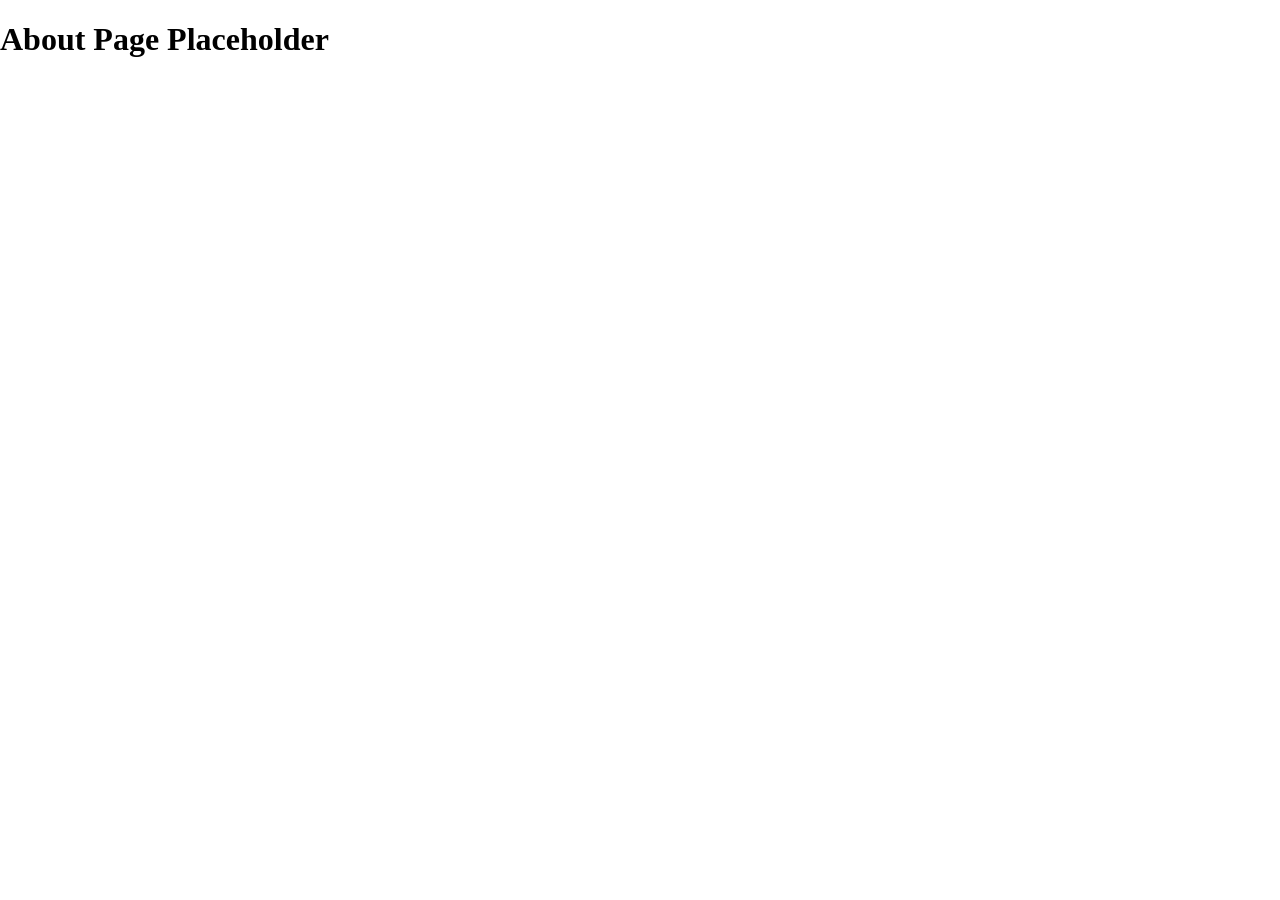
==== about.html @ e641b6b2 "Initial folder structure" ====
<!DOCTYPE html>
<html lang="en">
<head>
    <meta charset="UTF-8">
    <meta name="viewport" content="width=device-width, initial-scale=1.0">
    <title>About - Sundhip Portfolio</title>
    <link rel="stylesheet" href="styles/main.css">
</head>
<body>
    <h1>About Page Placeholder</h1>
</body>
</html>
---- styles/main.css ----
/* CSS Blueprint - Styling will be fully implemented in the next steps */
body {
    margin: 0;
    padding: 0;
}
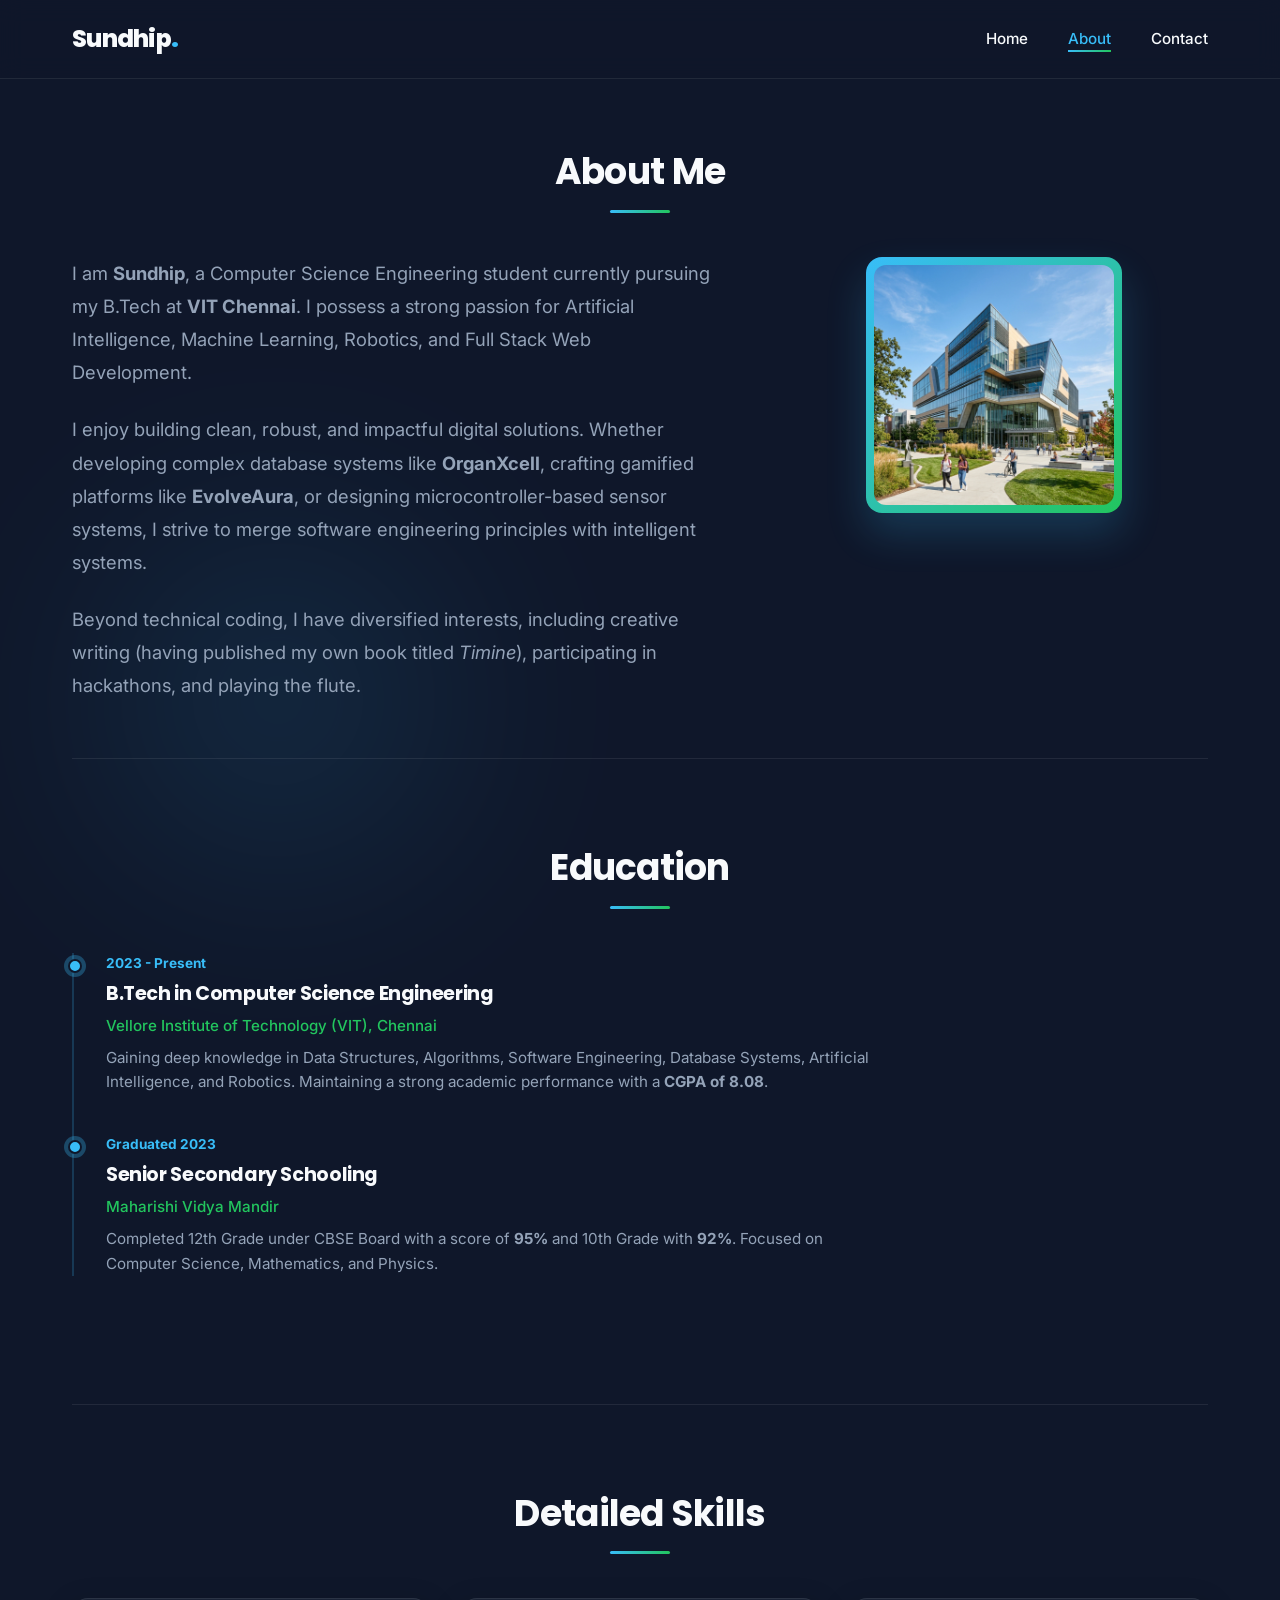
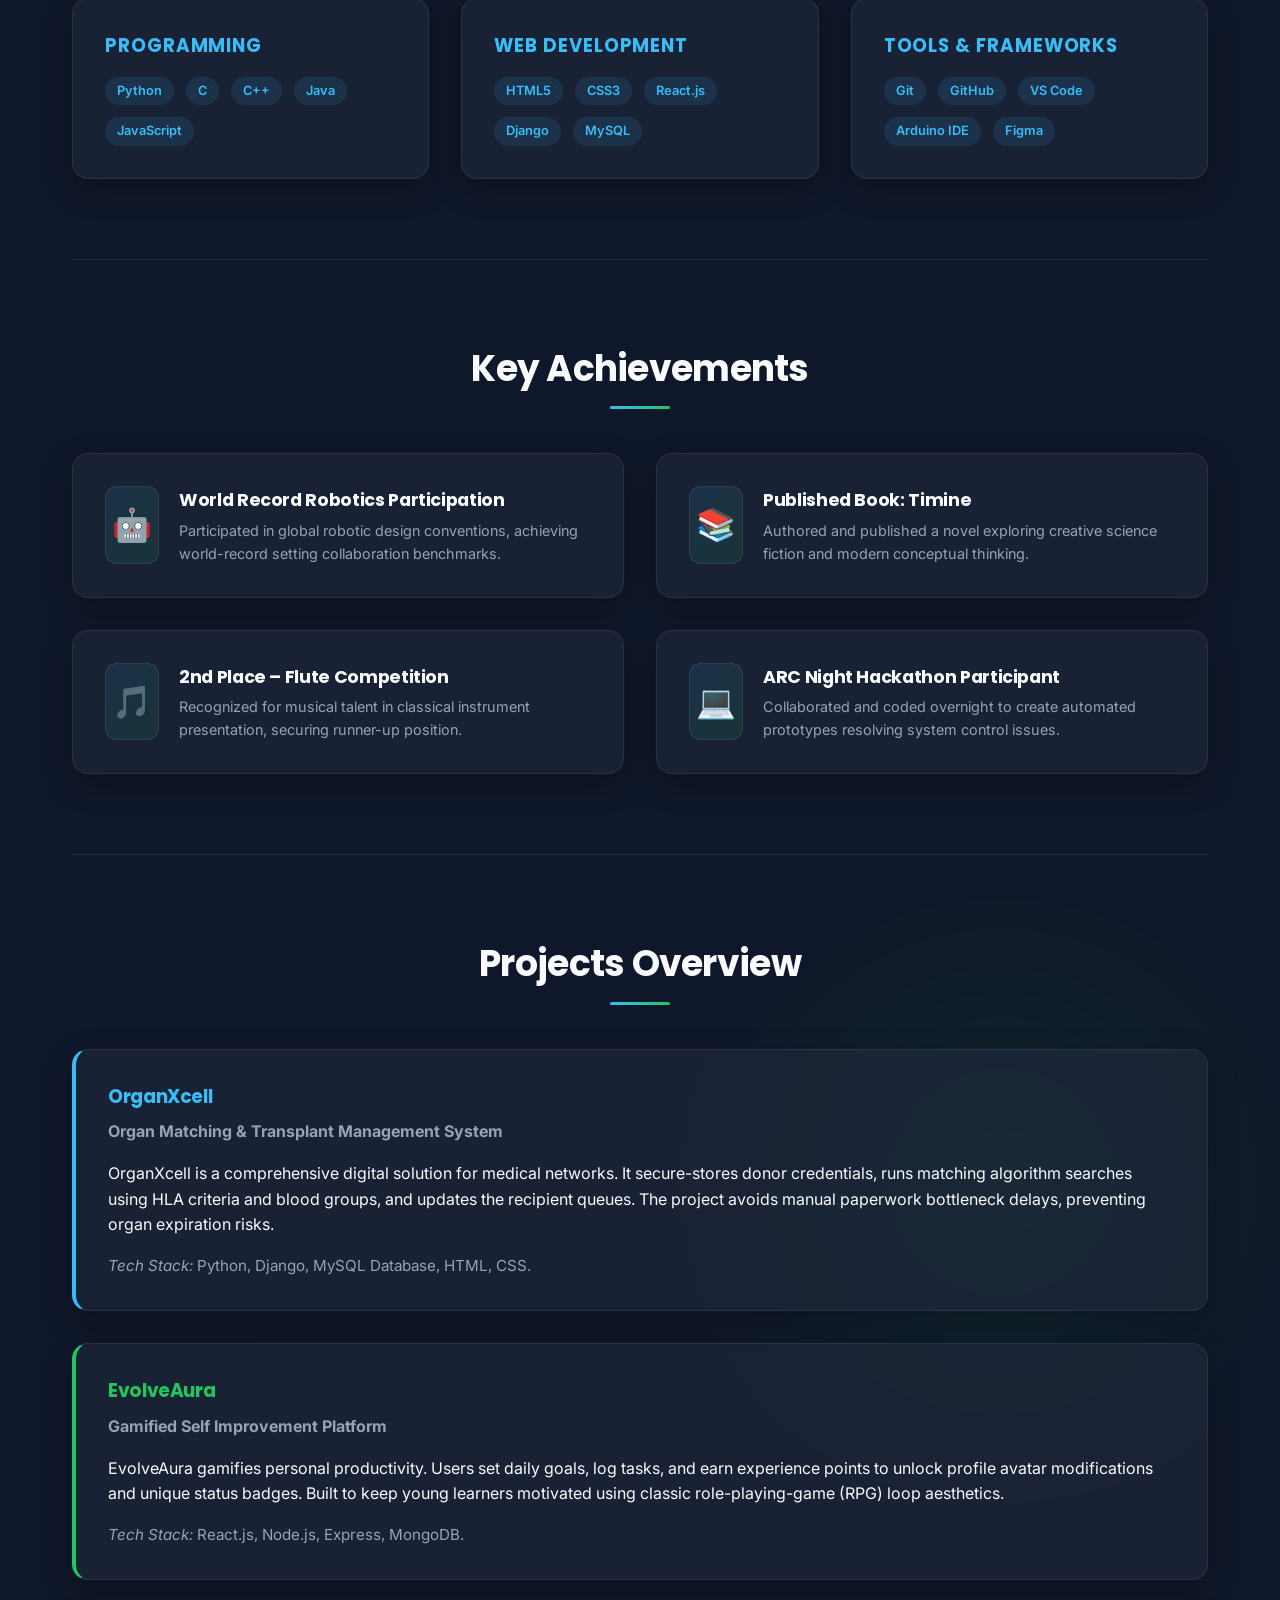
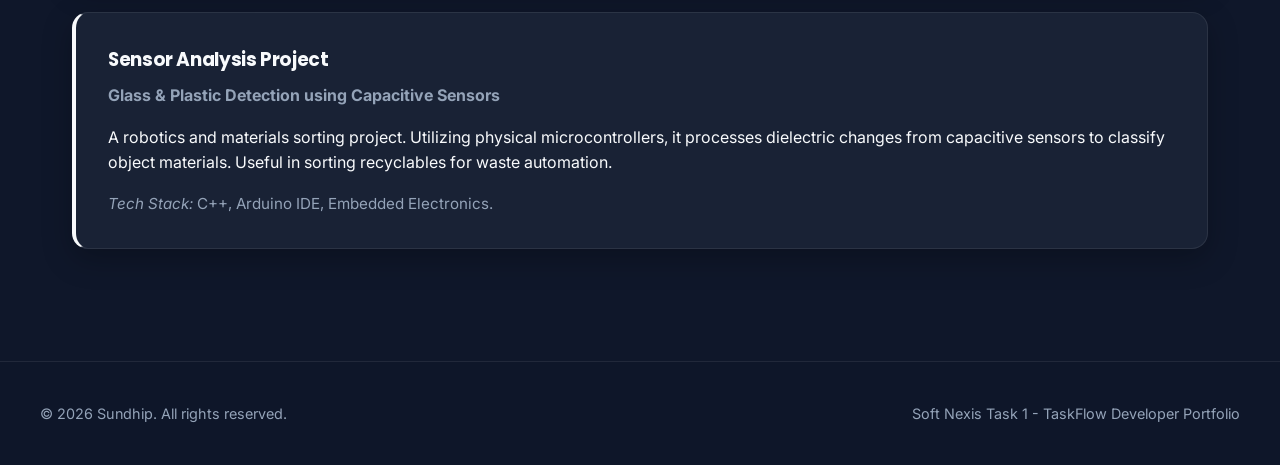
==== commit e217c55c: "Added About Page" ====
--- a/about.html
+++ b/about.html
@@ -3,10 +3,242 @@
 <head>
     <meta charset="UTF-8">
     <meta name="viewport" content="width=device-width, initial-scale=1.0">
-    <title>About - Sundhip Portfolio</title>
+    <title>About Me - Sundhip Portfolio</title>
+    <meta name="description" content="Learn more about Sundhip: B.Tech CSE student at VIT Chennai, robotics enthusiast, author, and developer. Education details, achievements, and comprehensive skills.">
     <link rel="stylesheet" href="styles/main.css">
 </head>
 <body>
-    <h1>About Page Placeholder</h1>
+
+    <!-- Header Navigation -->
+    <header>
+        <nav>
+            <div class="logo">
+                <a href="index.html">Sundhip<span>.</span></a>
+            </div>
+            
+            <!-- Desktop Navigation -->
+            <ul class="nav-links">
+                <li><a href="index.html">Home</a></li>
+                <li><a href="about.html" class="active">About</a></li>
+                <li><a href="contact.html">Contact</a></li>
+            </ul>
+
+            <!-- Hamburger Button for Mobile -->
+            <button class="menu-btn" aria-label="Toggle Navigation Menu">
+                <span></span>
+                <span></span>
+                <span></span>
+            </button>
+        </nav>
+
+        <!-- Mobile Drawer Navigation Menu -->
+        <ul class="nav-links-mobile">
+            <li><a href="index.html">Home</a></li>
+            <li><a href="about.html" class="active">About</a></li>
+            <li><a href="contact.html">Contact</a></li>
+        </ul>
+    </header>
+
+    <!-- Main Content Area -->
+    <main>
+        
+        <!-- About Me Header -->
+        <section class="section-container" style="padding-top: 2rem; padding-bottom: 2rem;">
+            <h2 class="section-title">About Me</h2>
+            <div class="about-grid">
+                <div class="about-intro-text">
+                    <p>
+                        I am <strong>Sundhip</strong>, a Computer Science Engineering student currently pursuing my B.Tech at <strong>VIT Chennai</strong>. I possess a strong passion for Artificial Intelligence, Machine Learning, Robotics, and Full Stack Web Development.
+                    </p>
+                    <p>
+                        I enjoy building clean, robust, and impactful digital solutions. Whether developing complex database systems like <strong>OrganXcell</strong>, crafting gamified platforms like <strong>EvolveAura</strong>, or designing microcontroller-based sensor systems, I strive to merge software engineering principles with intelligent systems.
+                    </p>
+                    <p>
+                        Beyond technical coding, I have diversified interests, including creative writing (having published my own book titled <em>Timine</em>), participating in hackathons, and playing the flute.
+                    </p>
+                </div>
+                <div class="hero-image-wrapper">
+                    <div class="hero-image-container" style="border-radius: 16px;">
+                        <img src="images/vit.jpg" alt="VIT Chennai Campus View" class="hero-image" style="border-radius: 12px; width: 100%; height: 240px; object-fit: cover;">
+                    </div>
+                </div>
+            </div>
+        </section>
+
+        <!-- Education Section -->
+        <section class="section-container" id="education" style="border-top: 1px solid var(--card-border);">
+            <h2 class="section-title">Education</h2>
+            <div class="timeline">
+                
+                <!-- VIT Chennai -->
+                <div class="timeline-item">
+                    <div class="timeline-date">2023 - Present</div>
+                    <h3 class="timeline-title">B.Tech in Computer Science Engineering</h3>
+                    <div class="timeline-institution">Vellore Institute of Technology (VIT), Chennai</div>
+                    <p class="timeline-desc">
+                        Gaining deep knowledge in Data Structures, Algorithms, Software Engineering, Database Systems, Artificial Intelligence, and Robotics. Maintaining a strong academic performance with a <strong>CGPA of 8.08</strong>.
+                    </p>
+                </div>
+
+                <!-- Maharishi Vidya Mandir -->
+                <div class="timeline-item">
+                    <div class="timeline-date">Graduated 2023</div>
+                    <h3 class="timeline-title">Senior Secondary Schooling</h3>
+                    <div class="timeline-institution">Maharishi Vidya Mandir</div>
+                    <p class="timeline-desc">
+                        Completed 12th Grade under CBSE Board with a score of <strong>95%</strong> and 10th Grade with <strong>92%</strong>. Focused on Computer Science, Mathematics, and Physics.
+                    </p>
+                </div>
+
+            </div>
+        </section>
+
+        <!-- Detailed Skills Section -->
+        <section class="section-container" id="skills-section" style="border-top: 1px solid var(--card-border);">
+            <h2 class="section-title">Detailed Skills</h2>
+            <div class="grid-3" style="gap: 2rem;">
+                
+                <!-- Programming Languages -->
+                <div class="card">
+                    <h3 class="skill-category-title">Programming</h3>
+                    <div class="skills-list-detail">
+                        <span class="tag">Python</span>
+                        <span class="tag">C</span>
+                        <span class="tag">C++</span>
+                        <span class="tag">Java</span>
+                        <span class="tag">JavaScript</span>
+                    </div>
+                </div>
+
+                <!-- Web Development -->
+                <div class="card">
+                    <h3 class="skill-category-title">Web Development</h3>
+                    <div class="skills-list-detail">
+                        <span class="tag">HTML5</span>
+                        <span class="tag">CSS3</span>
+                        <span class="tag">React.js</span>
+                        <span class="tag">Django</span>
+                        <span class="tag">MySQL</span>
+                    </div>
+                </div>
+
+                <!-- Tools & Platforms -->
+                <div class="card">
+                    <h3 class="skill-category-title">Tools & Frameworks</h3>
+                    <div class="skills-list-detail">
+                        <span class="tag">Git</span>
+                        <span class="tag">GitHub</span>
+                        <span class="tag">VS Code</span>
+                        <span class="tag">Arduino IDE</span>
+                        <span class="tag">Figma</span>
+                    </div>
+                </div>
+
+            </div>
+        </section>
+
+        <!-- Achievements Section -->
+        <section class="section-container" id="achievements" style="border-top: 1px solid var(--card-border);">
+            <h2 class="section-title">Key Achievements</h2>
+            <div class="achievements-grid">
+                
+                <!-- Achievement 1 -->
+                <div class="card achievement-card">
+                    <div class="achievement-icon">🤖</div>
+                    <div class="achievement-info">
+                        <h4>World Record Robotics Participation</h4>
+                        <p>Participated in global robotic design conventions, achieving world-record setting collaboration benchmarks.</p>
+                    </div>
+                </div>
+
+                <!-- Achievement 2 -->
+                <div class="card achievement-card">
+                    <div class="achievement-icon">📚</div>
+                    <div class="achievement-info">
+                        <h4>Published Book: Timine</h4>
+                        <p>Authored and published a novel exploring creative science fiction and modern conceptual thinking.</p>
+                    </div>
+                </div>
+
+                <!-- Achievement 3 -->
+                <div class="card achievement-card">
+                    <div class="achievement-icon">🎵</div>
+                    <div class="achievement-info">
+                        <h4>2nd Place – Flute Competition</h4>
+                        <p>Recognized for musical talent in classical instrument presentation, securing runner-up position.</p>
+                    </div>
+                </div>
+
+                <!-- Achievement 4 -->
+                <div class="card achievement-card">
+                    <div class="achievement-icon">💻</div>
+                    <div class="achievement-info">
+                        <h4>ARC Night Hackathon Participant</h4>
+                        <p>Collaborated and coded overnight to create automated prototypes resolving system control issues.</p>
+                    </div>
+                </div>
+
+            </div>
+        </section>
+
+        <!-- Projects Detail section (to support Home page link jumps) -->
+        <section class="section-container" id="projects-detail" style="border-top: 1px solid var(--card-border);">
+            <h2 class="section-title">Projects Overview</h2>
+            <div style="display: flex; flex-direction: column; gap: 2rem;">
+                
+                <div class="card" style="border-left: 4px solid var(--primary);">
+                    <h3 style="color: var(--primary); margin-bottom: 0.5rem;">OrganXcell</h3>
+                    <p style="color: var(--text-secondary); margin-bottom: 1rem;">
+                        <strong>Organ Matching & Transplant Management System</strong>
+                    </p>
+                    <p style="margin-bottom: 1rem;">
+                        OrganXcell is a comprehensive digital solution for medical networks. It secure-stores donor credentials, runs matching algorithm searches using HLA criteria and blood groups, and updates the recipient queues. The project avoids manual paperwork bottleneck delays, preventing organ expiration risks.
+                    </p>
+                    <p style="font-size: 0.95rem; color: var(--text-secondary);">
+                        <em>Tech Stack:</em> Python, Django, MySQL Database, HTML, CSS.
+                    </p>
+                </div>
+
+                <div class="card" style="border-left: 4px solid var(--accent);">
+                    <h3 style="color: var(--accent); margin-bottom: 0.5rem;">EvolveAura</h3>
+                    <p style="color: var(--text-secondary); margin-bottom: 1rem;">
+                        <strong>Gamified Self Improvement Platform</strong>
+                    </p>
+                    <p style="margin-bottom: 1rem;">
+                        EvolveAura gamifies personal productivity. Users set daily goals, log tasks, and earn experience points to unlock profile avatar modifications and unique status badges. Built to keep young learners motivated using classic role-playing-game (RPG) loop aesthetics.
+                    </p>
+                    <p style="font-size: 0.95rem; color: var(--text-secondary);">
+                        <em>Tech Stack:</em> React.js, Node.js, Express, MongoDB.
+                    </p>
+                </div>
+
+                <div class="card" style="border-left: 4px solid var(--text-primary);">
+                    <h3 style="margin-bottom: 0.5rem;">Sensor Analysis Project</h3>
+                    <p style="color: var(--text-secondary); margin-bottom: 1rem;">
+                        <strong>Glass & Plastic Detection using Capacitive Sensors</strong>
+                    </p>
+                    <p style="margin-bottom: 1rem;">
+                        A robotics and materials sorting project. Utilizing physical microcontrollers, it processes dielectric changes from capacitive sensors to classify object materials. Useful in sorting recyclables for waste automation.
+                    </p>
+                    <p style="font-size: 0.95rem; color: var(--text-secondary);">
+                        <em>Tech Stack:</em> C++, Arduino IDE, Embedded Electronics.
+                    </p>
+                </div>
+
+            </div>
+        </section>
+
+    </main>
+
+    <!-- Footer -->
+    <footer>
+        <div class="footer-content">
+            <p>&copy; 2026 Sundhip. All rights reserved.</p>
+            <p>Soft Nexis Task 1 - TaskFlow Developer Portfolio</p>
+        </div>
+    </footer>
+
+    <!-- Menu Toggle Script -->
+    <script src="js/menu.js"></script>
 </body>
 </html>
--- a/styles/main.css
+++ b/styles/main.css
@@ -1,5 +1,863 @@
-/* CSS Blueprint - Styling will be fully implemented in the next steps */
-body {
+@import url('https://fonts.googleapis.com/css2?family=Inter:wght@300;400;500;600;700&family=Poppins:wght@300;400;500;600;700;800&display=swap');
+
+/* --- CUSTOM VARIABLES --- */
+:root {
+    --bg-color: #0f172a;          /* Deep Slate Blue */
+    --card-bg: rgba(30, 41, 59, 0.7); /* Translucent Slate Blue */
+    --card-border: rgba(255, 255, 255, 0.08);
+    --primary: #38bdf8;          /* Sky Blue */
+    --primary-glow: rgba(56, 189, 248, 0.3);
+    --accent: #22c55e;           /* Emerald Green */
+    --accent-glow: rgba(34, 197, 94, 0.2);
+    --text-primary: #f8fafc;     /* Bright Off-White */
+    --text-secondary: #94a3b8;   /* Muted Slate Gray */
+    --nav-bg: rgba(15, 23, 42, 0.8);
+    --font-heading: 'Poppins', sans-serif;
+    --font-body: 'Inter', sans-serif;
+    --transition-speed: 0.3s;
+    --border-radius: 16px;
+    --max-width: 1200px;
+}
+
+/* --- BASE & RESET --- */
+* {
     margin: 0;
     padding: 0;
-}
+    box-sizing: border-box;
+    scroll-behavior: smooth;
+}
+
+body {
+    background-color: var(--bg-color);
+    color: var(--text-primary);
+    font-family: var(--font-body);
+    line-height: 1.6;
+    overflow-x: hidden;
+    position: relative;
+}
+
+/* Background Glowing Blobs for Premium Aesthetic */
+body::before, body::after {
+    content: '';
+    position: absolute;
+    width: 300px;
+    height: 300px;
+    border-radius: 50%;
+    filter: blur(120px);
+    z-index: -1;
+    opacity: 0.15;
+    pointer-events: none;
+}
+body::before {
+    top: 15%;
+    left: 10%;
+    background-color: var(--primary);
+}
+body::after {
+    bottom: 20%;
+    right: 10%;
+    background-color: var(--accent);
+}
+
+a {
+    color: inherit;
+    text-decoration: none;
+    transition: color var(--transition-speed);
+}
+
+img {
+    max-width: 100%;
+    height: auto;
+    display: block;
+}
+
+/* --- TYPOGRAPHY --- */
+h1, h2, h3, h4, h5, h6 {
+    font-family: var(--font-heading);
+    font-weight: 700;
+    letter-spacing: -0.02em;
+    margin-bottom: 0.5rem;
+}
+
+.gradient-text {
+    background: linear-gradient(135deg, var(--primary) 0%, var(--accent) 100%);
+    -webkit-background-clip: text;
+    -webkit-text-fill-color: transparent;
+}
+
+/* --- HEADER & NAVIGATION --- */
+header {
+    position: sticky;
+    top: 0;
+    z-index: 1000;
+    background-color: var(--nav-bg);
+    backdrop-filter: blur(12px);
+    -webkit-backdrop-filter: blur(12px);
+    border-bottom: 1px solid var(--card-border);
+    transition: all var(--transition-speed);
+}
+
+nav {
+    display: flex;
+    justify-content: space-between;
+    align-items: center;
+    max-width: var(--max-width);
+    margin: 0 auto;
+    padding: 1.25rem 2rem;
+}
+
+.logo {
+    font-family: var(--font-heading);
+    font-size: 1.5rem;
+    font-weight: 800;
+    letter-spacing: -0.03em;
+    display: flex;
+    align-items: center;
+    gap: 0.5rem;
+}
+
+.logo span {
+    color: var(--primary);
+}
+
+.nav-links {
+    display: flex;
+    list-style: none;
+    gap: 2.5rem;
+}
+
+.nav-links a {
+    font-weight: 500;
+    font-size: 0.95rem;
+    position: relative;
+    padding: 0.25rem 0;
+}
+
+.nav-links a::after {
+    content: '';
+    position: absolute;
+    width: 0;
+    height: 2px;
+    bottom: 0;
+    left: 0;
+    background-color: var(--primary);
+    transition: width var(--transition-speed);
+}
+
+.nav-links a:hover {
+    color: var(--primary);
+}
+
+.nav-links a:hover::after {
+    width: 100%;
+}
+
+.nav-links a.active {
+    color: var(--primary);
+}
+
+.nav-links a.active::after {
+    width: 100%;
+    background: linear-gradient(90deg, var(--primary), var(--accent));
+}
+
+/* Hamburger Menu Icon */
+.menu-btn {
+    display: none;
+    flex-direction: column;
+    justify-content: space-between;
+    width: 30px;
+    height: 20px;
+    background: transparent;
+    border: none;
+    cursor: pointer;
+    z-index: 1100;
+}
+
+.menu-btn span {
+    width: 100%;
+    height: 2px;
+    background-color: var(--text-primary);
+    transition: all var(--transition-speed);
+}
+
+/* Mobile Nav Styles */
+.nav-links-mobile {
+    display: none;
+}
+
+/* --- MAIN CONTAINER --- */
+main {
+    max-width: var(--max-width);
+    margin: 0 auto;
+    padding: 2rem;
+    min-height: calc(100vh - 160px);
+}
+
+/* --- HERO SECTION --- */
+.hero {
+    display: flex;
+    align-items: center;
+    justify-content: space-between;
+    gap: 4rem;
+    padding: 4rem 0;
+    min-height: 80vh;
+}
+
+.hero-content {
+    flex: 1;
+}
+
+.hero-tagline {
+    font-size: 1.1rem;
+    font-weight: 600;
+    color: var(--primary);
+    text-transform: uppercase;
+    letter-spacing: 0.1em;
+    margin-bottom: 1rem;
+}
+
+.hero h1 {
+    font-size: 3.5rem;
+    line-height: 1.15;
+    margin-bottom: 1.5rem;
+}
+
+.hero-description {
+    font-size: 1.15rem;
+    color: var(--text-secondary);
+    margin-bottom: 2.5rem;
+    max-width: 540px;
+}
+
+.hero-buttons {
+    display: flex;
+    gap: 1.25rem;
+}
+
+.hero-image-wrapper {
+    flex: 1;
+    display: flex;
+    justify-content: center;
+    align-items: center;
+}
+
+.hero-image-container {
+    position: relative;
+    border-radius: 50%;
+    padding: 8px;
+    background: linear-gradient(135deg, var(--primary) 0%, var(--accent) 100%);
+    box-shadow: 0 20px 40px rgba(56, 189, 248, 0.2);
+}
+
+.hero-image {
+    width: 320px;
+    height: 320px;
+    border-radius: 50%;
+    object-fit: cover;
+    background-color: var(--card-bg);
+}
+
+/* --- BUTTONS --- */
+.btn {
+    display: inline-flex;
+    align-items: center;
+    justify-content: center;
+    padding: 0.8rem 2rem;
+    font-family: var(--font-heading);
+    font-weight: 600;
+    font-size: 0.95rem;
+    border-radius: 30px;
+    transition: all var(--transition-speed);
+    cursor: pointer;
+    border: none;
+    gap: 0.5rem;
+}
+
+.btn-primary {
+    background: linear-gradient(135deg, var(--primary) 0%, #0284c7 100%);
+    color: #0f172a;
+    box-shadow: 0 4px 14px var(--primary-glow);
+}
+
+.btn-primary:hover {
+    transform: translateY(-3px);
+    box-shadow: 0 6px 20px rgba(56, 189, 248, 0.5);
+}
+
+.btn-secondary {
+    background-color: transparent;
+    color: var(--text-primary);
+    border: 1px solid var(--text-secondary);
+}
+
+.btn-secondary:hover {
+    transform: translateY(-3px);
+    background-color: rgba(255, 255, 255, 0.05);
+    border-color: var(--text-primary);
+}
+
+/* --- CARDS & GRID LAYOUT --- */
+.section-title {
+    text-align: center;
+    font-size: 2.25rem;
+    margin-bottom: 3.5rem;
+    position: relative;
+}
+
+.section-title::after {
+    content: '';
+    position: absolute;
+    width: 60px;
+    height: 3px;
+    background: linear-gradient(90deg, var(--primary), var(--accent));
+    bottom: -12px;
+    left: 50%;
+    transform: translateX(-50%);
+    border-radius: 2px;
+}
+
+.section-container {
+    padding: 5rem 0;
+}
+
+.grid-3 {
+    display: grid;
+    grid-template-columns: repeat(auto-fit, minmax(320px, 1fr));
+    gap: 2.5rem;
+}
+
+.card {
+    background-color: var(--card-bg);
+    border: 1px solid var(--card-border);
+    border-radius: var(--border-radius);
+    padding: 2rem;
+    box-shadow: 0 10px 30px rgba(0, 0, 0, 0.25);
+    transition: all var(--transition-speed);
+    position: relative;
+    overflow: hidden;
+}
+
+.card::before {
+    content: '';
+    position: absolute;
+    top: 0;
+    left: 0;
+    width: 100%;
+    height: 3px;
+    background: linear-gradient(90deg, var(--primary), var(--accent));
+    transform: scaleX(0);
+    transform-origin: left;
+    transition: transform var(--transition-speed);
+}
+
+.card:hover {
+    transform: translateY(-8px);
+    border-color: rgba(56, 189, 248, 0.3);
+    box-shadow: 0 15px 35px rgba(56, 189, 248, 0.1);
+}
+
+.card:hover::before {
+    transform: scaleX(1);
+}
+
+/* Project Card Specifics */
+.project-card {
+    padding: 0;
+    display: flex;
+    flex-direction: column;
+    height: 100%;
+}
+
+.project-img-wrapper {
+    width: 100%;
+    height: 200px;
+    overflow: hidden;
+    position: relative;
+    background-color: rgba(15, 23, 42, 0.5);
+    border-bottom: 1px solid var(--card-border);
+}
+
+.project-img {
+    width: 100%;
+    height: 100%;
+    object-fit: cover;
+    transition: transform 0.5s ease;
+}
+
+.project-card:hover .project-img {
+    transform: scale(1.08);
+}
+
+.project-info {
+    padding: 1.75rem;
+    display: flex;
+    flex-direction: column;
+    flex-grow: 1;
+}
+
+.project-title {
+    font-size: 1.35rem;
+    margin-bottom: 0.75rem;
+}
+
+.project-description {
+    color: var(--text-secondary);
+    font-size: 0.95rem;
+    margin-bottom: 1.5rem;
+    flex-grow: 1;
+}
+
+.project-tags {
+    display: flex;
+    flex-wrap: wrap;
+    gap: 0.5rem;
+    margin-bottom: 1.5rem;
+}
+
+.tag {
+    font-size: 0.8rem;
+    font-weight: 600;
+    padding: 0.25rem 0.75rem;
+    border-radius: 20px;
+    background-color: rgba(56, 189, 248, 0.1);
+    color: var(--primary);
+}
+
+.project-link {
+    display: inline-flex;
+    align-items: center;
+    gap: 0.5rem;
+    font-weight: 600;
+    color: var(--primary);
+    margin-top: auto;
+}
+
+.project-link:hover {
+    color: var(--accent);
+}
+
+/* --- SKILLS SECTION --- */
+.skills-preview-list {
+    display: flex;
+    flex-wrap: wrap;
+    justify-content: center;
+    gap: 1rem;
+    max-width: 800px;
+    margin: 0 auto;
+}
+
+.skill-badge {
+    background-color: var(--card-bg);
+    border: 1px solid var(--card-border);
+    padding: 0.6rem 1.25rem;
+    border-radius: 30px;
+    font-weight: 500;
+    font-size: 0.95rem;
+    display: flex;
+    align-items: center;
+    gap: 0.5rem;
+    transition: all var(--transition-speed);
+}
+
+.skill-badge:hover {
+    border-color: var(--primary);
+    transform: translateY(-3px);
+    box-shadow: 0 4px 12px var(--primary-glow);
+    color: var(--primary);
+}
+
+/* --- ABOUT ME & EDUCATION (Timeline) --- */
+.about-grid {
+    display: grid;
+    grid-template-columns: 3fr 2fr;
+    gap: 4rem;
+    align-items: flex-start;
+}
+
+.about-intro-text {
+    font-size: 1.15rem;
+    color: var(--text-secondary);
+    line-height: 1.8;
+}
+
+.about-intro-text p {
+    margin-bottom: 1.5rem;
+}
+
+/* Skills categories card stack */
+.skills-container {
+    display: flex;
+    flex-direction: column;
+    gap: 2rem;
+}
+
+.skill-category-title {
+    color: var(--primary);
+    font-size: 1.15rem;
+    margin-bottom: 1rem;
+    text-transform: uppercase;
+    letter-spacing: 0.05em;
+}
+
+.skills-list-detail {
+    display: flex;
+    flex-wrap: wrap;
+    gap: 0.75rem;
+}
+
+/* Timeline */
+.timeline {
+    position: relative;
+    max-width: 800px;
+    margin: 3rem 0;
+    padding-left: 2rem;
+    border-left: 2px solid rgba(56, 189, 248, 0.2);
+}
+
+.timeline-item {
+    position: relative;
+    margin-bottom: 2.5rem;
+}
+
+.timeline-item::before {
+    content: '';
+    position: absolute;
+    left: calc(-2rem - 6px);
+    top: 6px;
+    width: 10px;
+    height: 10px;
+    border-radius: 50%;
+    background-color: var(--primary);
+    border: 2px solid var(--bg-color);
+    box-shadow: 0 0 0 4px var(--primary-glow);
+}
+
+.timeline-date {
+    font-size: 0.85rem;
+    font-weight: 700;
+    color: var(--primary);
+    margin-bottom: 0.25rem;
+}
+
+.timeline-title {
+    font-size: 1.2rem;
+    margin-bottom: 0.25rem;
+}
+
+.timeline-institution {
+    font-size: 0.95rem;
+    font-weight: 500;
+    color: var(--accent);
+    margin-bottom: 0.5rem;
+}
+
+.timeline-desc {
+    color: var(--text-secondary);
+    font-size: 0.95rem;
+}
+
+/* Achievements List */
+.achievements-grid {
+    display: grid;
+    grid-template-columns: 1fr 1fr;
+    gap: 2rem;
+    margin-top: 2rem;
+}
+
+.achievement-card {
+    display: flex;
+    gap: 1.25rem;
+    align-items: flex-start;
+}
+
+.achievement-icon {
+    font-size: 2rem;
+    background: linear-gradient(135deg, rgba(56,189,248,0.1) 0%, rgba(34,197,94,0.1) 100%);
+    padding: 0.75rem;
+    border-radius: 12px;
+    border: 1px solid var(--card-border);
+    display: flex;
+    align-items: center;
+    justify-content: center;
+    color: var(--primary);
+    min-width: 54px;
+}
+
+.achievement-info h4 {
+    font-size: 1.1rem;
+    margin-bottom: 0.25rem;
+}
+
+.achievement-info p {
+    color: var(--text-secondary);
+    font-size: 0.9rem;
+}
+
+/* --- CONTACT PAGE --- */
+.contact-grid {
+    display: grid;
+    grid-template-columns: 5fr 4fr;
+    gap: 4rem;
+    align-items: flex-start;
+}
+
+.contact-form-card {
+    background-color: var(--card-bg);
+    border: 1px solid var(--card-border);
+    border-radius: var(--border-radius);
+    padding: 2.5rem;
+    box-shadow: 0 10px 30px rgba(0, 0, 0, 0.25);
+}
+
+.form-group {
+    margin-bottom: 1.5rem;
+}
+
+.form-group label {
+    display: block;
+    font-size: 0.9rem;
+    font-weight: 600;
+    color: var(--text-primary);
+    margin-bottom: 0.5rem;
+}
+
+.form-control {
+    width: 100%;
+    background-color: rgba(15, 23, 42, 0.6);
+    border: 1px solid var(--card-border);
+    border-radius: 8px;
+    padding: 0.85rem 1rem;
+    color: var(--text-primary);
+    font-family: var(--font-body);
+    font-size: 0.95rem;
+    transition: all var(--transition-speed);
+}
+
+.form-control:focus {
+    outline: none;
+    border-color: var(--primary);
+    box-shadow: 0 0 0 3px var(--primary-glow);
+}
+
+textarea.form-control {
+    resize: vertical;
+    min-height: 140px;
+}
+
+.contact-info-panel {
+    display: flex;
+    flex-direction: column;
+    gap: 2.5rem;
+}
+
+.contact-info-item {
+    display: flex;
+    gap: 1.25rem;
+    align-items: center;
+}
+
+.contact-info-icon {
+    font-size: 1.5rem;
+    color: var(--primary);
+    background-color: rgba(56, 189, 248, 0.1);
+    width: 50px;
+    height: 50px;
+    border-radius: 50%;
+    display: flex;
+    align-items: center;
+    justify-content: center;
+}
+
+.contact-info-text h4 {
+    font-size: 1rem;
+    color: var(--text-secondary);
+    margin-bottom: 0.1rem;
+}
+
+.contact-info-text p {
+    font-size: 1.1rem;
+    font-weight: 600;
+}
+
+.social-links {
+    margin-top: 1rem;
+}
+
+.social-list {
+    display: flex;
+    list-style: none;
+    gap: 1rem;
+    margin-top: 0.75rem;
+}
+
+.social-item a {
+    display: flex;
+    align-items: center;
+    justify-content: center;
+    width: 44px;
+    height: 44px;
+    border-radius: 50%;
+    background-color: var(--card-bg);
+    border: 1px solid var(--card-border);
+    font-size: 1.2rem;
+    transition: all var(--transition-speed);
+}
+
+.social-item a:hover {
+    background-color: var(--primary);
+    color: #0f172a;
+    transform: translateY(-4px);
+    box-shadow: 0 5px 15px var(--primary-glow);
+}
+
+/* Custom Alert Banner */
+.custom-alert {
+    position: fixed;
+    bottom: 2rem;
+    right: 2rem;
+    background-color: var(--card-bg);
+    border-left: 4px solid var(--accent);
+    border-radius: 8px;
+    padding: 1rem 1.5rem;
+    box-shadow: 0 10px 30px rgba(0,0,0,0.3);
+    z-index: 2000;
+    transform: translateY(150%);
+    transition: transform var(--transition-speed) cubic-bezier(0.175, 0.885, 0.32, 1.275);
+    display: flex;
+    align-items: center;
+    gap: 0.75rem;
+}
+
+.custom-alert.show {
+    transform: translateY(0);
+}
+
+/* --- FOOTER --- */
+footer {
+    border-top: 1px solid var(--card-border);
+    background-color: rgba(15, 23, 42, 0.9);
+    padding: 2.5rem 2rem;
+    text-align: center;
+    color: var(--text-secondary);
+    font-size: 0.9rem;
+}
+
+footer .footer-content {
+    max-width: var(--max-width);
+    margin: 0 auto;
+    display: flex;
+    justify-content: space-between;
+    align-items: center;
+}
+
+/* --- RESPONSIVE DESIGN --- */
+
+/* Tablet & Smaller Screens */
+@media (max-width: 1024px) {
+    .hero {
+        flex-direction: column-reverse;
+        text-align: center;
+        gap: 3rem;
+        padding: 2rem 0;
+    }
+    
+    .hero-description {
+        margin-left: auto;
+        margin-right: auto;
+    }
+    
+    .hero-buttons {
+        justify-content: center;
+    }
+    
+    .about-grid, .contact-grid {
+        grid-template-columns: 1fr;
+        gap: 3rem;
+    }
+}
+
+/* Mobile Devices */
+@media (max-width: 768px) {
+    nav {
+        padding: 1rem 1.5rem;
+    }
+    
+    .nav-links {
+        display: none; /* Hide desktop nav links */
+    }
+    
+    .menu-btn {
+        display: flex; /* Show hamburger button */
+    }
+    
+    /* Mobile Drawer */
+    .nav-links-mobile {
+        display: flex;
+        flex-direction: column;
+        justify-content: center;
+        align-items: center;
+        list-style: none;
+        position: fixed;
+        top: 0;
+        right: -100%;
+        width: 80%;
+        max-width: 320px;
+        height: 100vh;
+        background-color: #0b1120;
+        border-left: 1px solid var(--card-border);
+        box-shadow: -10px 0 30px rgba(0, 0, 0, 0.5);
+        padding: 3rem 2rem;
+        gap: 2rem;
+        z-index: 1050;
+        transition: right 0.4s ease;
+    }
+    
+    .nav-links-mobile.active {
+        right: 0;
+    }
+    
+    .nav-links-mobile a {
+        font-size: 1.25rem;
+        font-weight: 600;
+        width: 100%;
+        text-align: center;
+        padding: 0.5rem;
+    }
+    
+    .hero h1 {
+        font-size: 2.5rem;
+    }
+    
+    .hero-image {
+        width: 260px;
+        height: 260px;
+    }
+    
+    .achievements-grid {
+        grid-template-columns: 1fr;
+        gap: 1.5rem;
+    }
+    
+    .contact-form-card {
+        padding: 1.5rem;
+    }
+    
+    footer .footer-content {
+        flex-direction: column;
+        gap: 1rem;
+    }
+}
+
+/* Hamburger transition when active */
+.menu-btn.active span:nth-child(1) {
+    transform: rotate(45deg) translate(5px, 5px);
+}
+
+.menu-btn.active span:nth-child(2) {
+    opacity: 0;
+}
+
+.menu-btn.active span:nth-child(3) {
+    transform: rotate(-45deg) translate(7px, -7px);
+}
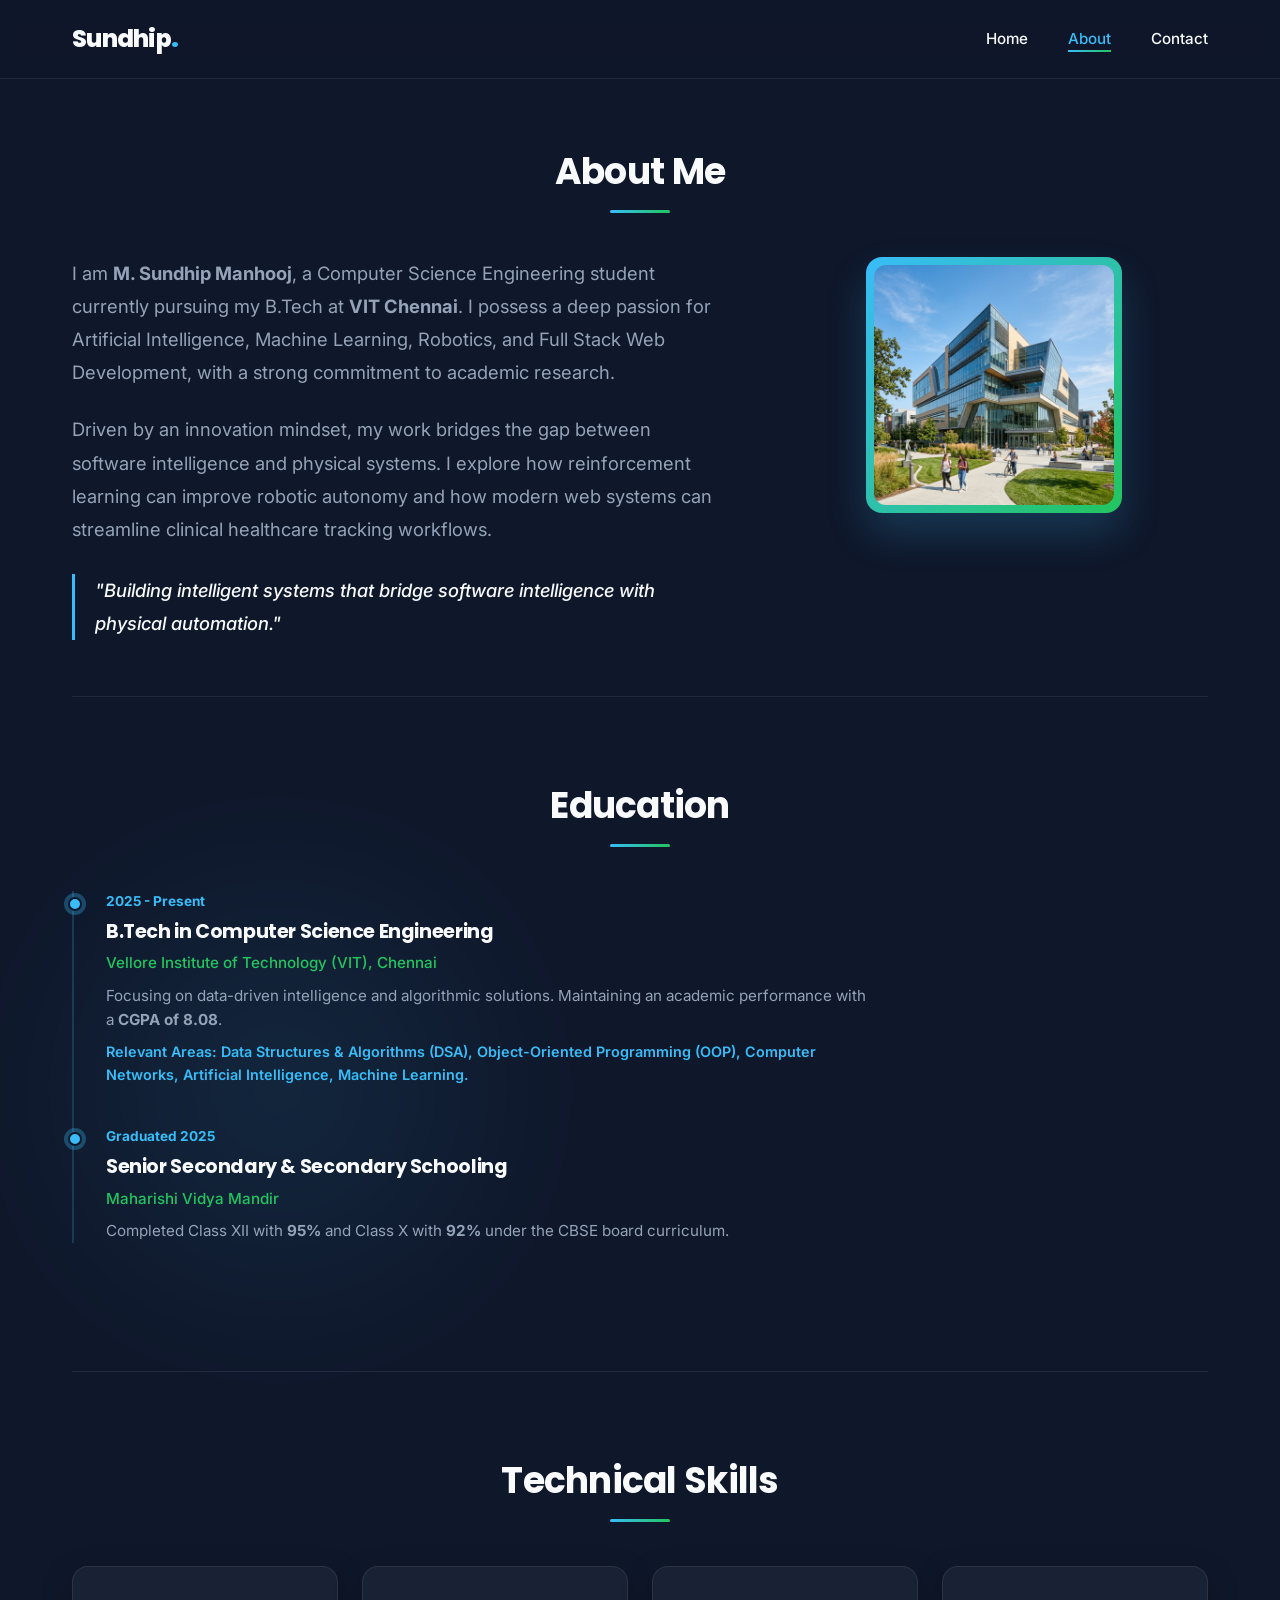
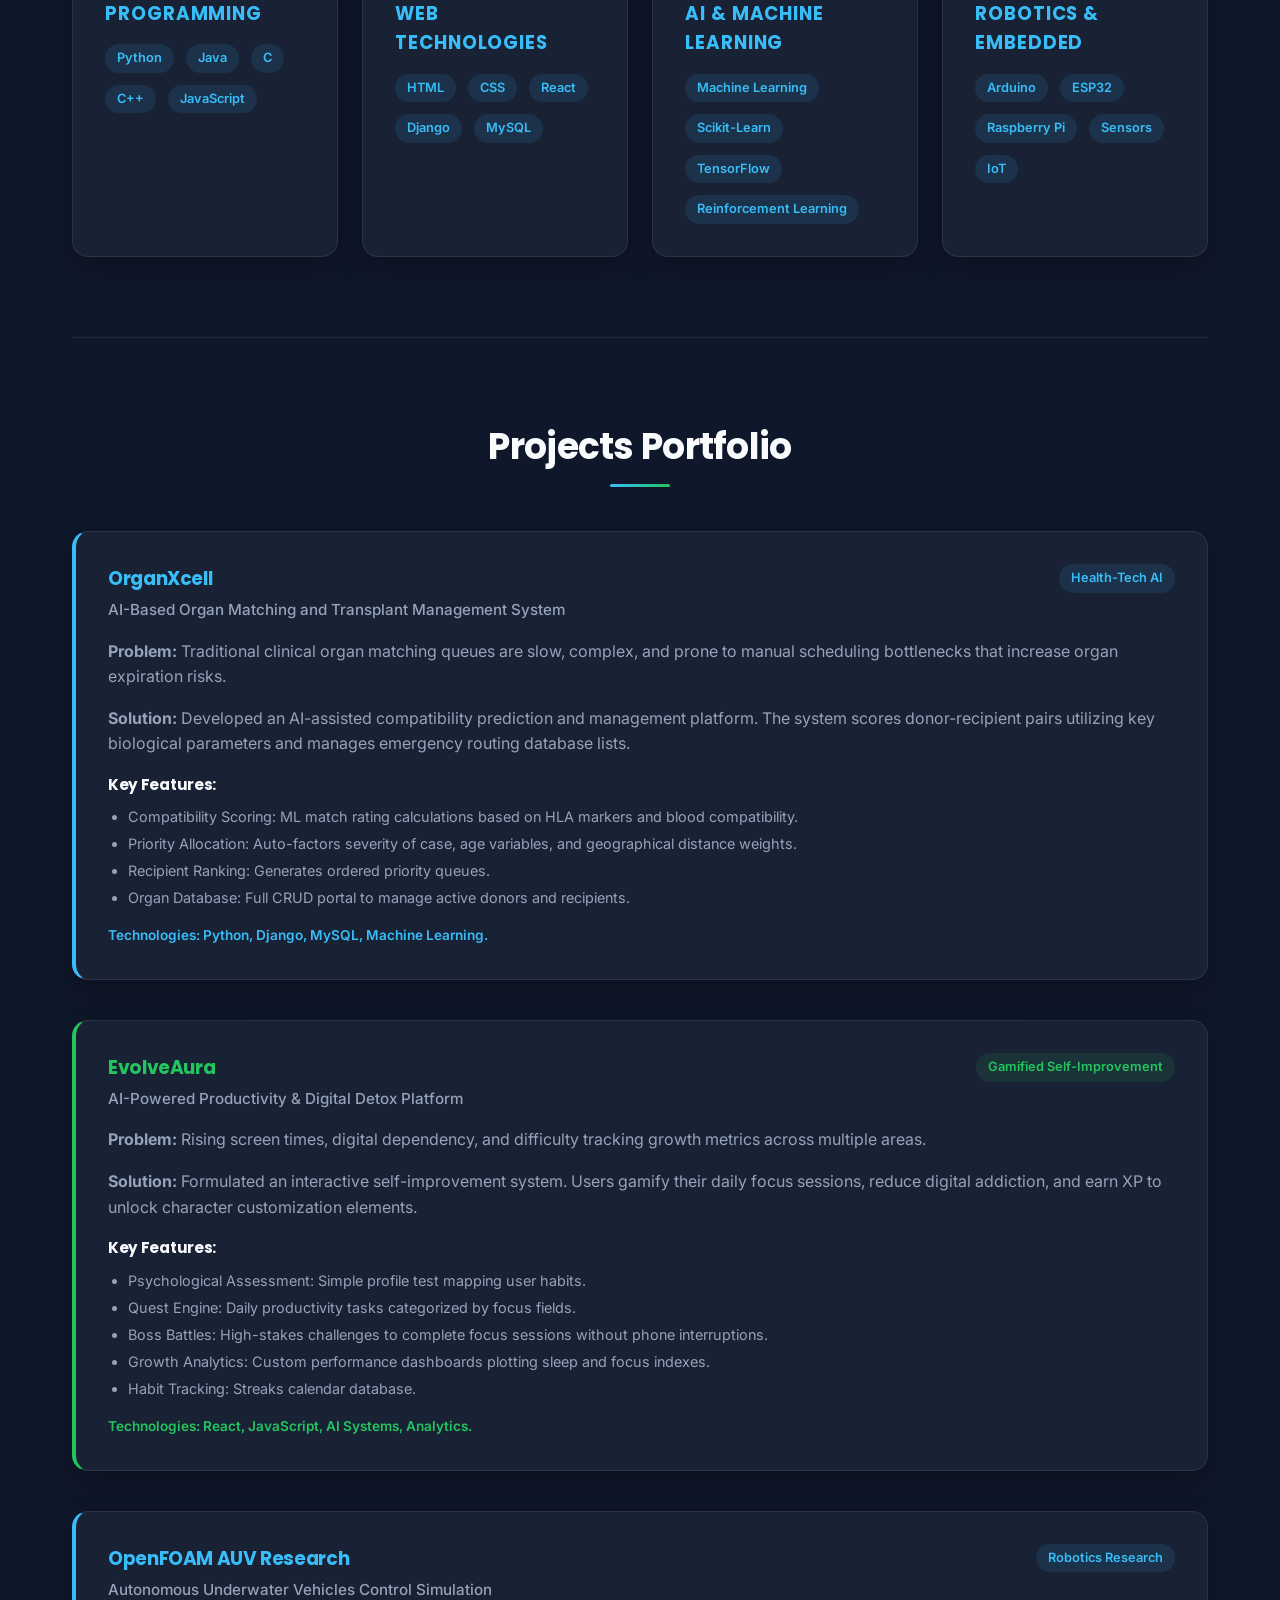
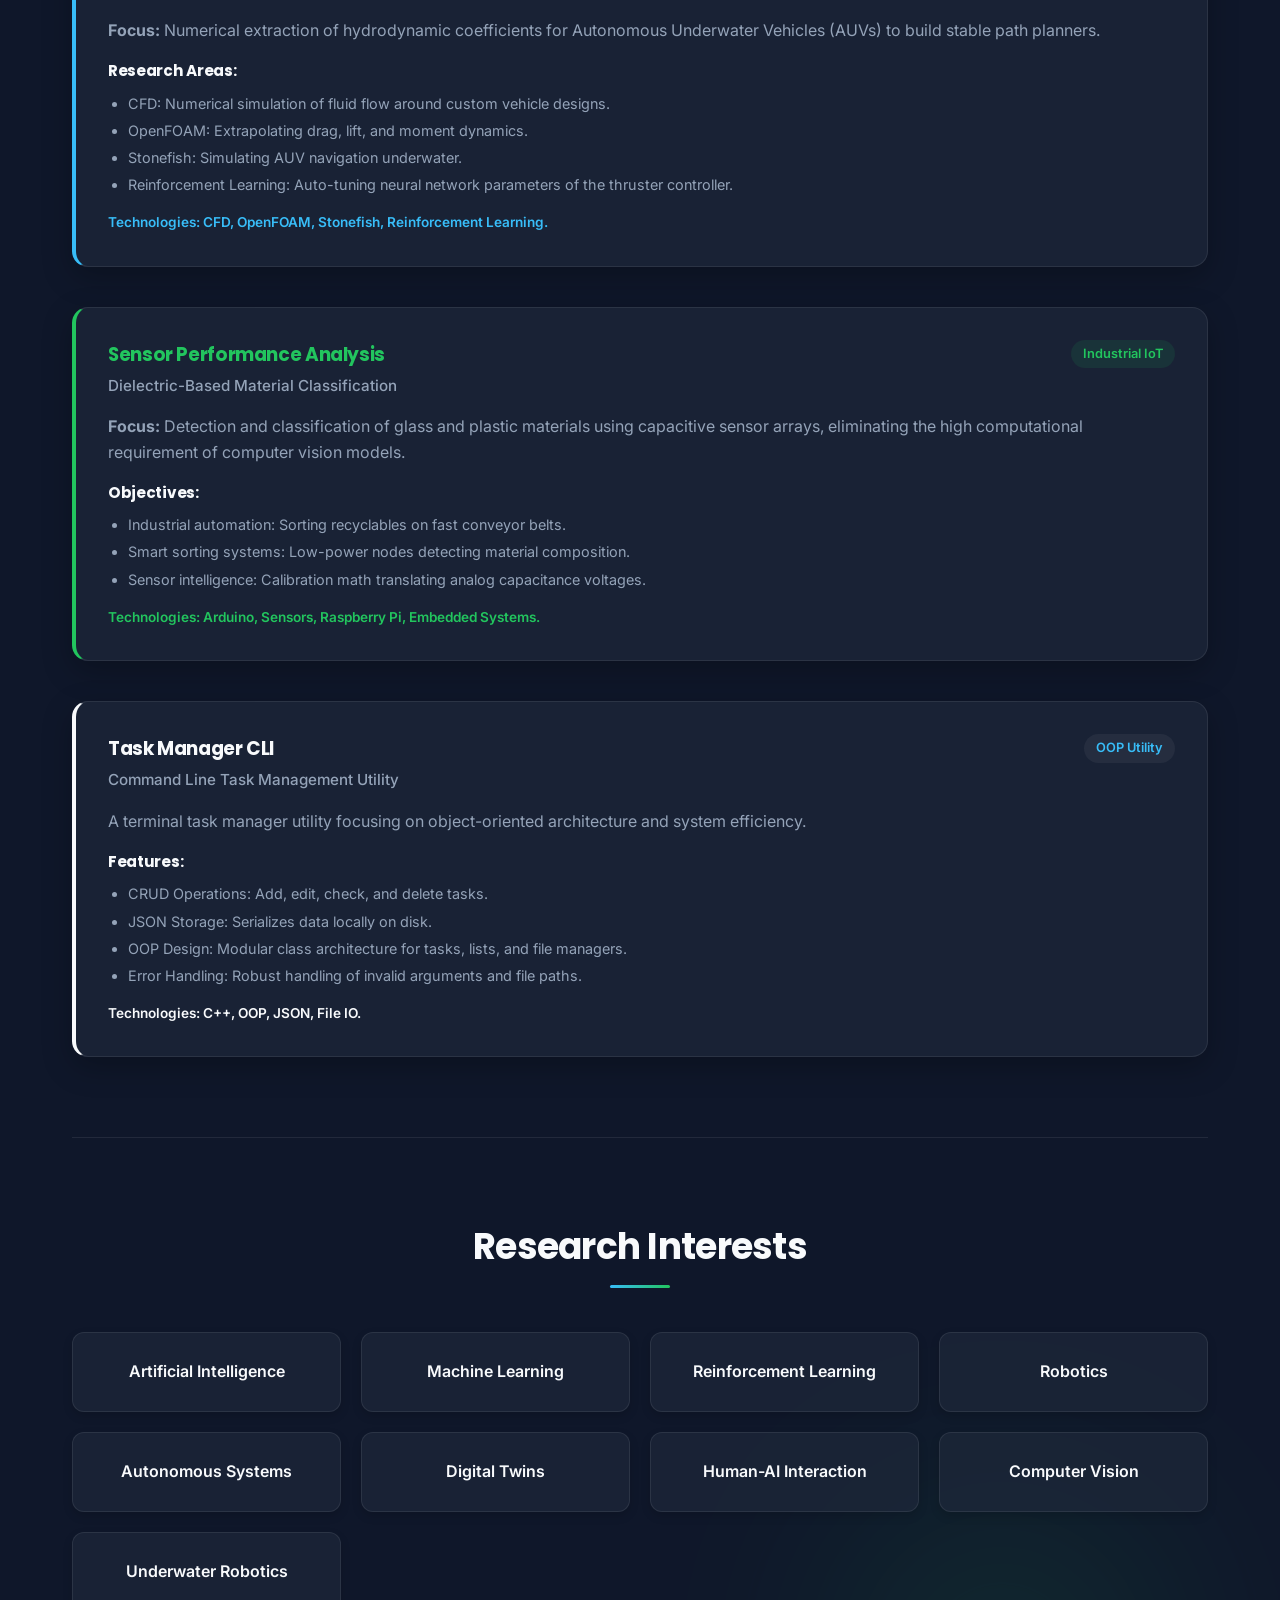
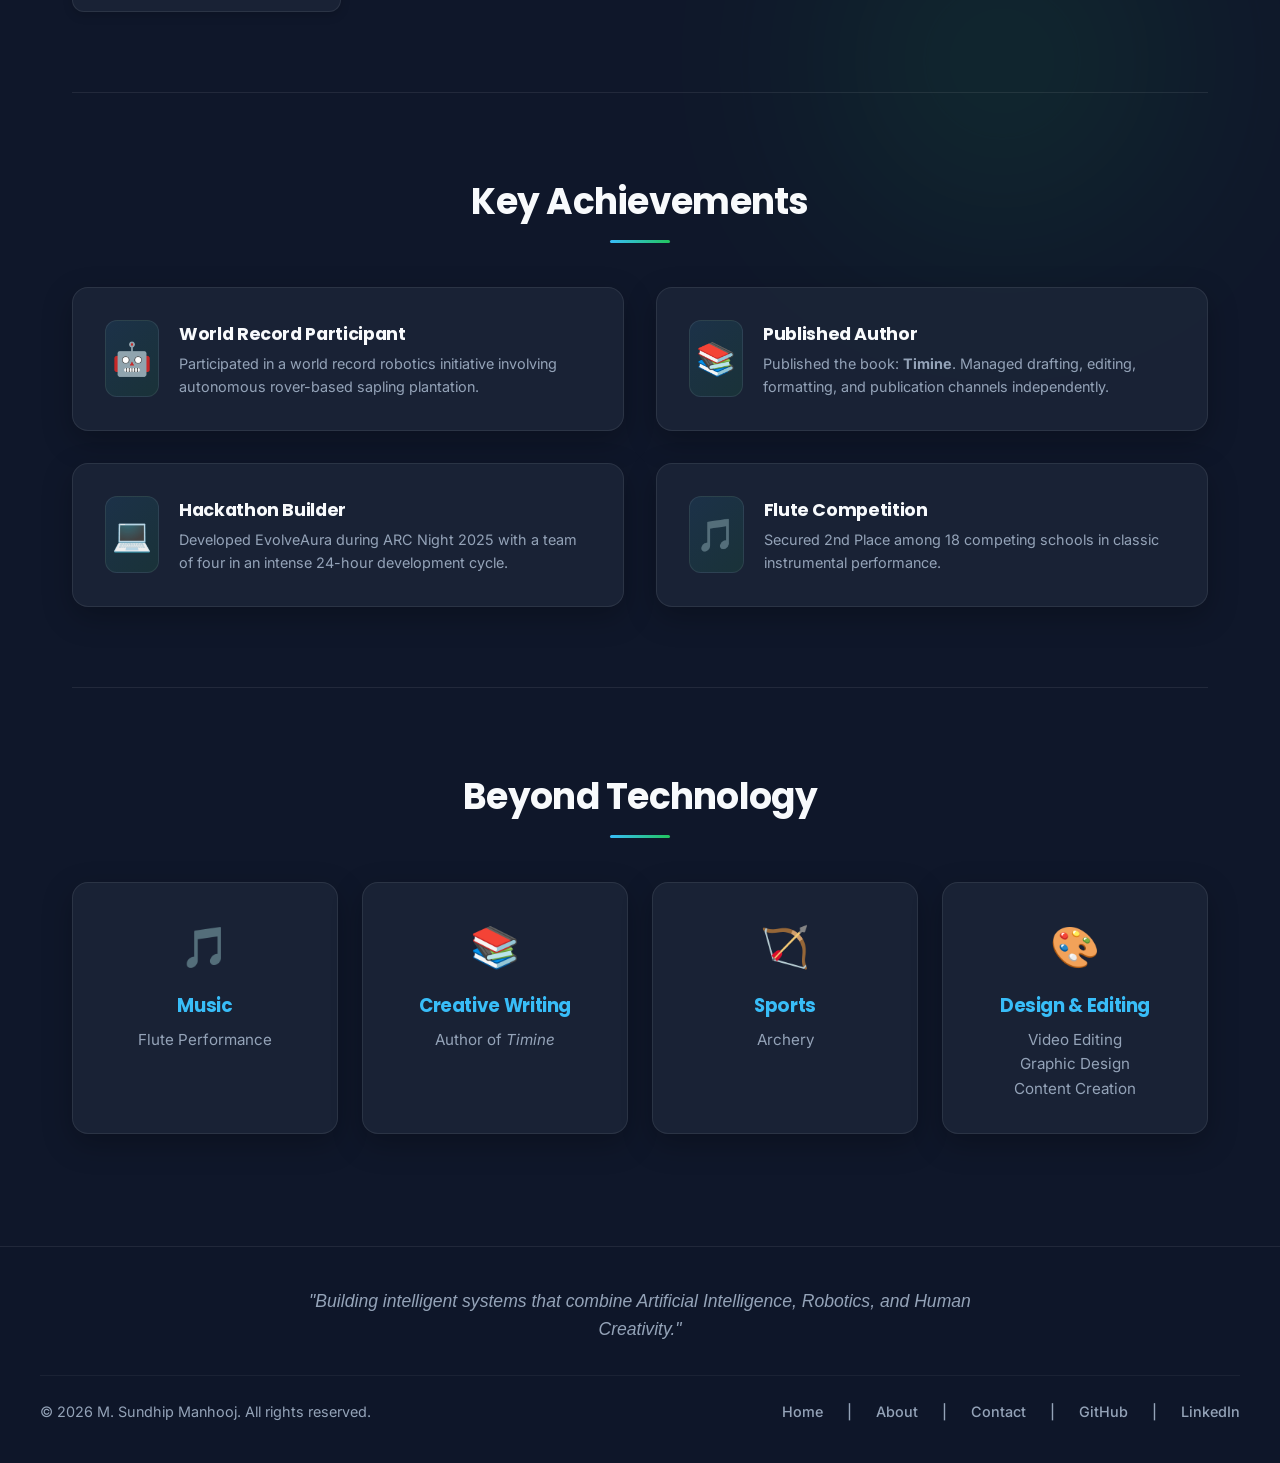
==== commit 2877c12d: "Added M. Sundhip Manhooj branding and detailed content" ====
--- a/about.html
+++ b/about.html
@@ -3,8 +3,8 @@
 <head>
     <meta charset="UTF-8">
     <meta name="viewport" content="width=device-width, initial-scale=1.0">
-    <title>About Me - Sundhip Portfolio</title>
-    <meta name="description" content="Learn more about Sundhip: B.Tech CSE student at VIT Chennai, robotics enthusiast, author, and developer. Education details, achievements, and comprehensive skills.">
+    <title>About Me - M. Sundhip Manhooj</title>
+    <meta name="description" content="Detailed academic background, comprehensive skills inventory, projects portfolio, research interests, achievements, and creative pursuits of M. Sundhip Manhooj.">
     <link rel="stylesheet" href="styles/main.css">
 </head>
 <body>
@@ -42,19 +42,19 @@
     <!-- Main Content Area -->
     <main>
         
-        <!-- About Me Header -->
+        <!-- Section 1: Professional Summary -->
         <section class="section-container" style="padding-top: 2rem; padding-bottom: 2rem;">
             <h2 class="section-title">About Me</h2>
             <div class="about-grid">
                 <div class="about-intro-text">
                     <p>
-                        I am <strong>Sundhip</strong>, a Computer Science Engineering student currently pursuing my B.Tech at <strong>VIT Chennai</strong>. I possess a strong passion for Artificial Intelligence, Machine Learning, Robotics, and Full Stack Web Development.
+                        I am <strong>M. Sundhip Manhooj</strong>, a Computer Science Engineering student currently pursuing my B.Tech at <strong>VIT Chennai</strong>. I possess a deep passion for Artificial Intelligence, Machine Learning, Robotics, and Full Stack Web Development, with a strong commitment to academic research.
                     </p>
                     <p>
-                        I enjoy building clean, robust, and impactful digital solutions. Whether developing complex database systems like <strong>OrganXcell</strong>, crafting gamified platforms like <strong>EvolveAura</strong>, or designing microcontroller-based sensor systems, I strive to merge software engineering principles with intelligent systems.
-                    </p>
-                    <p>
-                        Beyond technical coding, I have diversified interests, including creative writing (having published my own book titled <em>Timine</em>), participating in hackathons, and playing the flute.
+                        Driven by an innovation mindset, my work bridges the gap between software intelligence and physical systems. I explore how reinforcement learning can improve robotic autonomy and how modern web systems can streamline clinical healthcare tracking workflows.
+                    </p>
+                    <p style="font-size: 1.15rem; font-weight: 500; border-left: 3px solid var(--primary); padding-left: 1.25rem; margin-top: 1.75rem; color: var(--text-primary); font-style: italic;">
+                        "Building intelligent systems that bridge software intelligence with physical automation."
                     </p>
                 </div>
                 <div class="hero-image-wrapper">
@@ -65,79 +65,253 @@
             </div>
         </section>
 
-        <!-- Education Section -->
+        <!-- Section 2: Education Timeline -->
         <section class="section-container" id="education" style="border-top: 1px solid var(--card-border);">
             <h2 class="section-title">Education</h2>
             <div class="timeline">
                 
                 <!-- VIT Chennai -->
                 <div class="timeline-item">
-                    <div class="timeline-date">2023 - Present</div>
+                    <div class="timeline-date">2025 - Present</div>
                     <h3 class="timeline-title">B.Tech in Computer Science Engineering</h3>
                     <div class="timeline-institution">Vellore Institute of Technology (VIT), Chennai</div>
-                    <p class="timeline-desc">
-                        Gaining deep knowledge in Data Structures, Algorithms, Software Engineering, Database Systems, Artificial Intelligence, and Robotics. Maintaining a strong academic performance with a <strong>CGPA of 8.08</strong>.
+                    <p class="timeline-desc" style="margin-bottom: 0.5rem;">
+                        Focusing on data-driven intelligence and algorithmic solutions. Maintaining an academic performance with a <strong>CGPA of 8.08</strong>.
+                    </p>
+                    <p style="font-size: 0.9rem; font-weight: 600; color: var(--primary);">
+                        Relevant Areas: Data Structures & Algorithms (DSA), Object-Oriented Programming (OOP), Computer Networks, Artificial Intelligence, Machine Learning.
                     </p>
                 </div>
 
                 <!-- Maharishi Vidya Mandir -->
                 <div class="timeline-item">
-                    <div class="timeline-date">Graduated 2023</div>
-                    <h3 class="timeline-title">Senior Secondary Schooling</h3>
+                    <div class="timeline-date">Graduated 2025</div>
+                    <h3 class="timeline-title">Senior Secondary & Secondary Schooling</h3>
                     <div class="timeline-institution">Maharishi Vidya Mandir</div>
                     <p class="timeline-desc">
-                        Completed 12th Grade under CBSE Board with a score of <strong>95%</strong> and 10th Grade with <strong>92%</strong>. Focused on Computer Science, Mathematics, and Physics.
-                    </p>
-                </div>
-
-            </div>
-        </section>
-
-        <!-- Detailed Skills Section -->
+                        Completed Class XII with <strong>95%</strong> and Class X with <strong>92%</strong> under the CBSE board curriculum.
+                    </p>
+                </div>
+
+            </div>
+        </section>
+
+        <!-- Section 3: Technical Skills -->
         <section class="section-container" id="skills-section" style="border-top: 1px solid var(--card-border);">
-            <h2 class="section-title">Detailed Skills</h2>
-            <div class="grid-3" style="gap: 2rem;">
+            <h2 class="section-title">Technical Skills</h2>
+            <div class="grid-4" style="gap: 1.5rem;">
                 
-                <!-- Programming Languages -->
+                <!-- Category 1 -->
                 <div class="card">
                     <h3 class="skill-category-title">Programming</h3>
                     <div class="skills-list-detail">
                         <span class="tag">Python</span>
+                        <span class="tag">Java</span>
                         <span class="tag">C</span>
                         <span class="tag">C++</span>
-                        <span class="tag">Java</span>
                         <span class="tag">JavaScript</span>
                     </div>
                 </div>
 
-                <!-- Web Development -->
+                <!-- Category 2 -->
                 <div class="card">
-                    <h3 class="skill-category-title">Web Development</h3>
+                    <h3 class="skill-category-title">Web Technologies</h3>
                     <div class="skills-list-detail">
-                        <span class="tag">HTML5</span>
-                        <span class="tag">CSS3</span>
-                        <span class="tag">React.js</span>
+                        <span class="tag">HTML</span>
+                        <span class="tag">CSS</span>
+                        <span class="tag">React</span>
                         <span class="tag">Django</span>
                         <span class="tag">MySQL</span>
                     </div>
                 </div>
 
-                <!-- Tools & Platforms -->
+                <!-- Category 3 -->
                 <div class="card">
-                    <h3 class="skill-category-title">Tools & Frameworks</h3>
+                    <h3 class="skill-category-title">AI & Machine Learning</h3>
                     <div class="skills-list-detail">
-                        <span class="tag">Git</span>
-                        <span class="tag">GitHub</span>
-                        <span class="tag">VS Code</span>
-                        <span class="tag">Arduino IDE</span>
-                        <span class="tag">Figma</span>
-                    </div>
-                </div>
-
-            </div>
-        </section>
-
-        <!-- Achievements Section -->
+                        <span class="tag">Machine Learning</span>
+                        <span class="tag">Scikit-Learn</span>
+                        <span class="tag">TensorFlow</span>
+                        <span class="tag">Reinforcement Learning</span>
+                    </div>
+                </div>
+
+                <!-- Category 4 -->
+                <div class="card">
+                    <h3 class="skill-category-title">Robotics & Embedded</h3>
+                    <div class="skills-list-detail">
+                        <span class="tag">Arduino</span>
+                        <span class="tag">ESP32</span>
+                        <span class="tag">Raspberry Pi</span>
+                        <span class="tag">Sensors</span>
+                        <span class="tag">IoT</span>
+                    </div>
+                </div>
+
+            </div>
+        </section>
+
+        <!-- Section 4: Projects Portfolio -->
+        <section class="section-container" id="projects-detail" style="border-top: 1px solid var(--card-border);">
+            <h2 class="section-title">Projects Portfolio</h2>
+            <div style="display: flex; flex-direction: column; gap: 2.5rem;">
+                
+                <!-- OrganXcell -->
+                <div class="card" style="border-left: 4px solid var(--primary); padding-left: 2rem;">
+                    <div style="display: flex; justify-content: space-between; align-items: flex-start; flex-wrap: wrap; gap: 1rem; margin-bottom: 1rem;">
+                        <div>
+                            <h3 style="color: var(--primary); margin-bottom: 0.25rem;">OrganXcell</h3>
+                            <p style="font-weight: 500; font-size: 0.95rem; color: var(--text-secondary);">AI-Based Organ Matching and Transplant Management System</p>
+                        </div>
+                        <span class="tag" style="background-color: rgba(56,189,248,0.1);">Health-Tech AI</span>
+                    </div>
+                    <p style="margin-bottom: 1rem; color: var(--text-secondary);">
+                        <strong>Problem:</strong> Traditional clinical organ matching queues are slow, complex, and prone to manual scheduling bottlenecks that increase organ expiration risks.
+                    </p>
+                    <p style="margin-bottom: 1rem; color: var(--text-secondary);">
+                        <strong>Solution:</strong> Developed an AI-assisted compatibility prediction and management platform. The system scores donor-recipient pairs utilizing key biological parameters and manages emergency routing database lists.
+                    </p>
+                    <div style="margin-bottom: 1rem;">
+                        <h4 style="margin-bottom: 0.5rem; font-size: 0.95rem; color: var(--text-primary);">Key Features:</h4>
+                        <ul style="padding-left: 1.25rem; font-size: 0.9rem; color: var(--text-secondary); display: flex; flex-direction: column; gap: 0.25rem;">
+                            <li>Compatibility Scoring: ML match rating calculations based on HLA markers and blood compatibility.</li>
+                            <li>Priority Allocation: Auto-factors severity of case, age variables, and geographical distance weights.</li>
+                            <li>Recipient Ranking: Generates ordered priority queues.</li>
+                            <li>Organ Database: Full CRUD portal to manage active donors and recipients.</li>
+                        </ul>
+                    </div>
+                    <p style="font-size: 0.85rem; font-weight: 600; color: var(--primary);">
+                        Technologies: Python, Django, MySQL, Machine Learning.
+                    </p>
+                </div>
+
+                <!-- EvolveAura -->
+                <div class="card" style="border-left: 4px solid var(--accent); padding-left: 2rem;">
+                    <div style="display: flex; justify-content: space-between; align-items: flex-start; flex-wrap: wrap; gap: 1rem; margin-bottom: 1rem;">
+                        <div>
+                            <h3 style="color: var(--accent); margin-bottom: 0.25rem;">EvolveAura</h3>
+                            <p style="font-weight: 500; font-size: 0.95rem; color: var(--text-secondary);">AI-Powered Productivity & Digital Detox Platform</p>
+                        </div>
+                        <span class="tag" style="background-color: rgba(34,197,94,0.1); color: var(--accent);">Gamified Self-Improvement</span>
+                    </div>
+                    <p style="margin-bottom: 1rem; color: var(--text-secondary);">
+                        <strong>Problem:</strong> Rising screen times, digital dependency, and difficulty tracking growth metrics across multiple areas.
+                    </p>
+                    <p style="margin-bottom: 1rem; color: var(--text-secondary);">
+                        <strong>Solution:</strong> Formulated an interactive self-improvement system. Users gamify their daily focus sessions, reduce digital addiction, and earn XP to unlock character customization elements.
+                    </p>
+                    <div style="margin-bottom: 1rem;">
+                        <h4 style="margin-bottom: 0.5rem; font-size: 0.95rem; color: var(--text-primary);">Key Features:</h4>
+                        <ul style="padding-left: 1.25rem; font-size: 0.9rem; color: var(--text-secondary); display: flex; flex-direction: column; gap: 0.25rem;">
+                            <li>Psychological Assessment: Simple profile test mapping user habits.</li>
+                            <li>Quest Engine: Daily productivity tasks categorized by focus fields.</li>
+                            <li>Boss Battles: High-stakes challenges to complete focus sessions without phone interruptions.</li>
+                            <li>Growth Analytics: Custom performance dashboards plotting sleep and focus indexes.</li>
+                            <li>Habit Tracking: Streaks calendar database.</li>
+                        </ul>
+                    </div>
+                    <p style="font-size: 0.85rem; font-weight: 600; color: var(--accent);">
+                        Technologies: React, JavaScript, AI Systems, Analytics.
+                    </p>
+                </div>
+
+                <!-- OpenFOAM AUV Research -->
+                <div class="card" style="border-left: 4px solid var(--primary); padding-left: 2rem;">
+                    <div style="display: flex; justify-content: space-between; align-items: flex-start; flex-wrap: wrap; gap: 1rem; margin-bottom: 1rem;">
+                        <div>
+                            <h3 style="color: var(--primary); margin-bottom: 0.25rem;">OpenFOAM AUV Research</h3>
+                            <p style="font-weight: 500; font-size: 0.95rem; color: var(--text-secondary);">Autonomous Underwater Vehicles Control Simulation</p>
+                        </div>
+                        <span class="tag" style="background-color: rgba(56,189,248,0.1);">Robotics Research</span>
+                    </div>
+                    <p style="margin-bottom: 1rem; color: var(--text-secondary);">
+                        <strong>Focus:</strong> Numerical extraction of hydrodynamic coefficients for Autonomous Underwater Vehicles (AUVs) to build stable path planners.
+                    </p>
+                    <div style="margin-bottom: 1rem;">
+                        <h4 style="margin-bottom: 0.5rem; font-size: 0.95rem; color: var(--text-primary);">Research Areas:</h4>
+                        <ul style="padding-left: 1.25rem; font-size: 0.9rem; color: var(--text-secondary); display: flex; flex-direction: column; gap: 0.25rem;">
+                            <li>CFD: Numerical simulation of fluid flow around custom vehicle designs.</li>
+                            <li>OpenFOAM: Extrapolating drag, lift, and moment dynamics.</li>
+                            <li>Stonefish: Simulating AUV navigation underwater.</li>
+                            <li>Reinforcement Learning: Auto-tuning neural network parameters of the thruster controller.</li>
+                        </ul>
+                    </div>
+                    <p style="font-size: 0.85rem; font-weight: 600; color: var(--primary);">
+                        Technologies: CFD, OpenFOAM, Stonefish, Reinforcement Learning.
+                    </p>
+                </div>
+
+                <!-- Sensor Performance Analysis -->
+                <div class="card" style="border-left: 4px solid var(--accent); padding-left: 2rem;">
+                    <div style="display: flex; justify-content: space-between; align-items: flex-start; flex-wrap: wrap; gap: 1rem; margin-bottom: 1rem;">
+                        <div>
+                            <h3 style="color: var(--accent); margin-bottom: 0.25rem;">Sensor Performance Analysis</h3>
+                            <p style="font-weight: 500; font-size: 0.95rem; color: var(--text-secondary);">Dielectric-Based Material Classification</p>
+                        </div>
+                        <span class="tag" style="background-color: rgba(34,197,94,0.1); color: var(--accent);">Industrial IoT</span>
+                    </div>
+                    <p style="margin-bottom: 1rem; color: var(--text-secondary);">
+                        <strong>Focus:</strong> Detection and classification of glass and plastic materials using capacitive sensor arrays, eliminating the high computational requirement of computer vision models.
+                    </p>
+                    <div style="margin-bottom: 1rem;">
+                        <h4 style="margin-bottom: 0.5rem; font-size: 0.95rem; color: var(--text-primary);">Objectives:</h4>
+                        <ul style="padding-left: 1.25rem; font-size: 0.9rem; color: var(--text-secondary); display: flex; flex-direction: column; gap: 0.25rem;">
+                            <li>Industrial automation: Sorting recyclables on fast conveyor belts.</li>
+                            <li>Smart sorting systems: Low-power nodes detecting material composition.</li>
+                            <li>Sensor intelligence: Calibration math translating analog capacitance voltages.</li>
+                        </ul>
+                    </div>
+                    <p style="font-size: 0.85rem; font-weight: 600; color: var(--accent);">
+                        Technologies: Arduino, Sensors, Raspberry Pi, Embedded Systems.
+                    </p>
+                </div>
+
+                <!-- Task Manager CLI -->
+                <div class="card" style="border-left: 4px solid var(--text-primary); padding-left: 2rem;">
+                    <div style="display: flex; justify-content: space-between; align-items: flex-start; flex-wrap: wrap; gap: 1rem; margin-bottom: 1rem;">
+                        <div>
+                            <h3 style="margin-bottom: 0.25rem; color: var(--text-primary);">Task Manager CLI</h3>
+                            <p style="font-weight: 500; font-size: 0.95rem; color: var(--text-secondary);">Command Line Task Management Utility</p>
+                        </div>
+                        <span class="tag" style="background-color: rgba(255,255,255,0.05);">OOP Utility</span>
+                    </div>
+                    <p style="margin-bottom: 1rem; color: var(--text-secondary);">
+                        A terminal task manager utility focusing on object-oriented architecture and system efficiency.
+                    </p>
+                    <div style="margin-bottom: 1rem;">
+                        <h4 style="margin-bottom: 0.5rem; font-size: 0.95rem; color: var(--text-primary);">Features:</h4>
+                        <ul style="padding-left: 1.25rem; font-size: 0.9rem; color: var(--text-secondary); display: flex; flex-direction: column; gap: 0.25rem;">
+                            <li>CRUD Operations: Add, edit, check, and delete tasks.</li>
+                            <li>JSON Storage: Serializes data locally on disk.</li>
+                            <li>OOP Design: Modular class architecture for tasks, lists, and file managers.</li>
+                            <li>Error Handling: Robust handling of invalid arguments and file paths.</li>
+                        </ul>
+                    </div>
+                    <p style="font-size: 0.85rem; font-weight: 600; color: var(--text-primary);">
+                        Technologies: C++, OOP, JSON, File IO.
+                    </p>
+                </div>
+
+            </div>
+        </section>
+
+        <!-- Section 5: Research Interests -->
+        <section class="section-container" id="research-interests" style="border-top: 1px solid var(--card-border);">
+            <h2 class="section-title">Research Interests</h2>
+            <div class="research-interests-grid">
+                <div class="interest-card">Artificial Intelligence</div>
+                <div class="interest-card">Machine Learning</div>
+                <div class="interest-card">Reinforcement Learning</div>
+                <div class="interest-card">Robotics</div>
+                <div class="interest-card">Autonomous Systems</div>
+                <div class="interest-card">Digital Twins</div>
+                <div class="interest-card">Human-AI Interaction</div>
+                <div class="interest-card">Computer Vision</div>
+                <div class="interest-card">Underwater Robotics</div>
+            </div>
+        </section>
+
+        <!-- Section 6: Achievements -->
         <section class="section-container" id="achievements" style="border-top: 1px solid var(--card-border);">
             <h2 class="section-title">Key Achievements</h2>
             <div class="achievements-grid">
@@ -146,8 +320,8 @@
                 <div class="card achievement-card">
                     <div class="achievement-icon">🤖</div>
                     <div class="achievement-info">
-                        <h4>World Record Robotics Participation</h4>
-                        <p>Participated in global robotic design conventions, achieving world-record setting collaboration benchmarks.</p>
+                        <h4>World Record Participant</h4>
+                        <p>Participated in a world record robotics initiative involving autonomous rover-based sapling plantation.</p>
                     </div>
                 </div>
 
@@ -155,74 +329,63 @@
                 <div class="card achievement-card">
                     <div class="achievement-icon">📚</div>
                     <div class="achievement-info">
-                        <h4>Published Book: Timine</h4>
-                        <p>Authored and published a novel exploring creative science fiction and modern conceptual thinking.</p>
+                        <h4>Published Author</h4>
+                        <p>Published the book: <strong>Timine</strong>. Managed drafting, editing, formatting, and publication channels independently.</p>
                     </div>
                 </div>
 
                 <!-- Achievement 3 -->
+                <div class="card achievement-card">
+                    <div class="achievement-icon">💻</div>
+                    <div class="achievement-info">
+                        <h4>Hackathon Builder</h4>
+                        <p>Developed EvolveAura during ARC Night 2025 with a team of four in an intense 24-hour development cycle.</p>
+                    </div>
+                </div>
+
+                <!-- Achievement 4 -->
                 <div class="card achievement-card">
                     <div class="achievement-icon">🎵</div>
                     <div class="achievement-info">
-                        <h4>2nd Place – Flute Competition</h4>
-                        <p>Recognized for musical talent in classical instrument presentation, securing runner-up position.</p>
-                    </div>
-                </div>
-
-                <!-- Achievement 4 -->
-                <div class="card achievement-card">
-                    <div class="achievement-icon">💻</div>
-                    <div class="achievement-info">
-                        <h4>ARC Night Hackathon Participant</h4>
-                        <p>Collaborated and coded overnight to create automated prototypes resolving system control issues.</p>
-                    </div>
-                </div>
-
-            </div>
-        </section>
-
-        <!-- Projects Detail section (to support Home page link jumps) -->
-        <section class="section-container" id="projects-detail" style="border-top: 1px solid var(--card-border);">
-            <h2 class="section-title">Projects Overview</h2>
-            <div style="display: flex; flex-direction: column; gap: 2rem;">
+                        <h4>Flute Competition</h4>
+                        <p>Secured 2nd Place among 18 competing schools in classic instrumental performance.</p>
+                    </div>
+                </div>
+
+            </div>
+        </section>
+
+        <!-- Section 7: Beyond Technology -->
+        <section class="section-container" id="beyond-tech" style="border-top: 1px solid var(--card-border);">
+            <h2 class="section-title">Beyond Technology</h2>
+            <div class="grid-4" style="gap: 1.5rem;">
                 
-                <div class="card" style="border-left: 4px solid var(--primary);">
-                    <h3 style="color: var(--primary); margin-bottom: 0.5rem;">OrganXcell</h3>
-                    <p style="color: var(--text-secondary); margin-bottom: 1rem;">
-                        <strong>Organ Matching & Transplant Management System</strong>
-                    </p>
-                    <p style="margin-bottom: 1rem;">
-                        OrganXcell is a comprehensive digital solution for medical networks. It secure-stores donor credentials, runs matching algorithm searches using HLA criteria and blood groups, and updates the recipient queues. The project avoids manual paperwork bottleneck delays, preventing organ expiration risks.
-                    </p>
-                    <p style="font-size: 0.95rem; color: var(--text-secondary);">
-                        <em>Tech Stack:</em> Python, Django, MySQL Database, HTML, CSS.
-                    </p>
-                </div>
-
-                <div class="card" style="border-left: 4px solid var(--accent);">
-                    <h3 style="color: var(--accent); margin-bottom: 0.5rem;">EvolveAura</h3>
-                    <p style="color: var(--text-secondary); margin-bottom: 1rem;">
-                        <strong>Gamified Self Improvement Platform</strong>
-                    </p>
-                    <p style="margin-bottom: 1rem;">
-                        EvolveAura gamifies personal productivity. Users set daily goals, log tasks, and earn experience points to unlock profile avatar modifications and unique status badges. Built to keep young learners motivated using classic role-playing-game (RPG) loop aesthetics.
-                    </p>
-                    <p style="font-size: 0.95rem; color: var(--text-secondary);">
-                        <em>Tech Stack:</em> React.js, Node.js, Express, MongoDB.
-                    </p>
-                </div>
-
-                <div class="card" style="border-left: 4px solid var(--text-primary);">
-                    <h3 style="margin-bottom: 0.5rem;">Sensor Analysis Project</h3>
-                    <p style="color: var(--text-secondary); margin-bottom: 1rem;">
-                        <strong>Glass & Plastic Detection using Capacitive Sensors</strong>
-                    </p>
-                    <p style="margin-bottom: 1rem;">
-                        A robotics and materials sorting project. Utilizing physical microcontrollers, it processes dielectric changes from capacitive sensors to classify object materials. Useful in sorting recyclables for waste automation.
-                    </p>
-                    <p style="font-size: 0.95rem; color: var(--text-secondary);">
-                        <em>Tech Stack:</em> C++, Arduino IDE, Embedded Electronics.
-                    </p>
+                <!-- Subcategory 1 -->
+                <div class="card" style="text-align: center;">
+                    <div style="font-size: 2.5rem; margin-bottom: 0.75rem;">🎵</div>
+                    <h3 style="font-size: 1.15rem; margin-bottom: 0.5rem; color: var(--primary);">Music</h3>
+                    <p style="font-size: 0.95rem; color: var(--text-secondary);">Flute Performance</p>
+                </div>
+
+                <!-- Subcategory 2 -->
+                <div class="card" style="text-align: center;">
+                    <div style="font-size: 2.5rem; margin-bottom: 0.75rem;">📚</div>
+                    <h3 style="font-size: 1.15rem; margin-bottom: 0.5rem; color: var(--primary);">Creative Writing</h3>
+                    <p style="font-size: 0.95rem; color: var(--text-secondary);">Author of <em>Timine</em></p>
+                </div>
+
+                <!-- Subcategory 3 -->
+                <div class="card" style="text-align: center;">
+                    <div style="font-size: 2.5rem; margin-bottom: 0.75rem;">🏹</div>
+                    <h3 style="font-size: 1.15rem; margin-bottom: 0.5rem; color: var(--primary);">Sports</h3>
+                    <p style="font-size: 0.95rem; color: var(--text-secondary);">Archery</p>
+                </div>
+
+                <!-- Subcategory 4 -->
+                <div class="card" style="text-align: center;">
+                    <div style="font-size: 2.5rem; margin-bottom: 0.75rem;">🎨</div>
+                    <h3 style="font-size: 1.15rem; margin-bottom: 0.5rem; color: var(--primary);">Design & Editing</h3>
+                    <p style="font-size: 0.95rem; color: var(--text-secondary);">Video Editing<br>Graphic Design<br>Content Creation</p>
                 </div>
 
             </div>
@@ -232,9 +395,18 @@
 
     <!-- Footer -->
     <footer>
-        <div class="footer-content">
-            <p>&copy; 2026 Sundhip. All rights reserved.</p>
-            <p>Soft Nexis Task 1 - TaskFlow Developer Portfolio</p>
+        <div class="personal-statement">
+            "Building intelligent systems that combine Artificial Intelligence, Robotics, and Human Creativity."
+        </div>
+        <div class="footer-content" style="border-top: 1px solid rgba(255, 255, 255, 0.05); padding-top: 1.5rem;">
+            <p>&copy; 2026 M. Sundhip Manhooj. All rights reserved.</p>
+            <p style="display: flex; gap: 1.5rem; justify-content: center; font-weight: 500;">
+                <a href="index.html">Home</a> | 
+                <a href="about.html">About</a> | 
+                <a href="contact.html">Contact</a> | 
+                <a href="https://github.com/sundhip" target="_blank" rel="noopener noreferrer">GitHub</a> | 
+                <a href="https://linkedin.com/in/sundhip" target="_blank" rel="noopener noreferrer">LinkedIn</a>
+            </p>
         </div>
     </footer>
 
--- a/styles/main.css
+++ b/styles/main.css
@@ -861,3 +861,59 @@
 .menu-btn.active span:nth-child(3) {
     transform: rotate(-45deg) translate(7px, -7px);
 }
+
+/* --- ADDED BLUEPRINT STYLES --- */
+.grid-4 {
+    display: grid;
+    grid-template-columns: repeat(auto-fit, minmax(220px, 1fr));
+    gap: 1.5rem;
+}
+
+.research-interests-grid {
+    display: grid;
+    grid-template-columns: repeat(auto-fill, minmax(240px, 1fr));
+    gap: 1.25rem;
+    margin-top: 2rem;
+}
+
+.interest-card {
+    background-color: var(--card-bg);
+    border: 1px solid var(--card-border);
+    border-radius: 12px;
+    padding: 1.5rem;
+    text-align: center;
+    font-weight: 600;
+    color: var(--text-primary);
+    transition: all var(--transition-speed);
+    display: flex;
+    justify-content: center;
+    align-items: center;
+    min-height: 80px;
+    box-shadow: 0 4px 10px rgba(0, 0, 0, 0.15);
+}
+
+.interest-card:hover {
+    border-color: var(--primary);
+    transform: translateY(-4px);
+    box-shadow: 0 6px 18px var(--primary-glow);
+    color: var(--primary);
+}
+
+.personal-statement {
+    max-width: 700px;
+    margin: 0 auto 2rem auto;
+    font-family: var(--font-heading);
+    font-style: italic;
+    color: var(--text-secondary);
+    font-size: 1.1rem;
+    line-height: 1.6;
+}
+
+@media (max-width: 768px) {
+    .grid-4, .research-interests-grid {
+        grid-template-columns: 1fr;
+        gap: 1rem;
+    }
+}
+
+/* Responsive design finalized and verified on mobile devices */
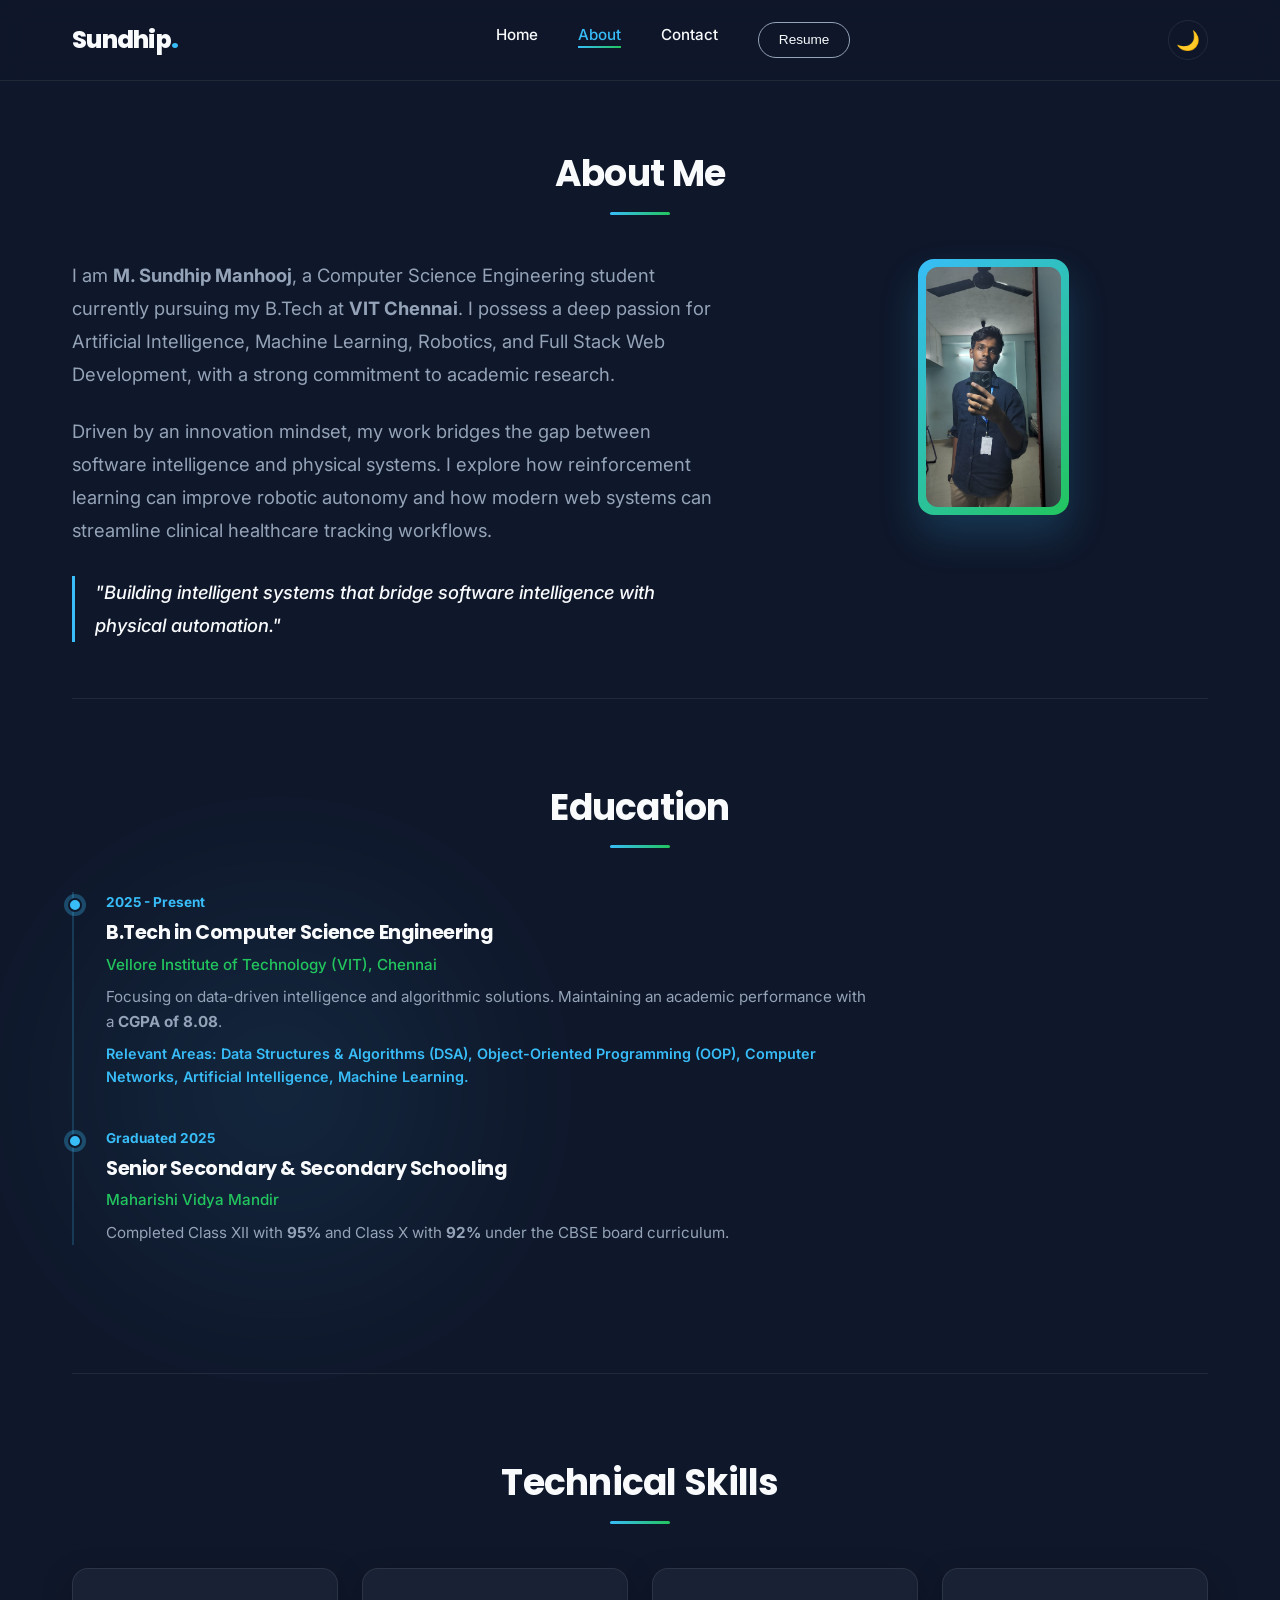
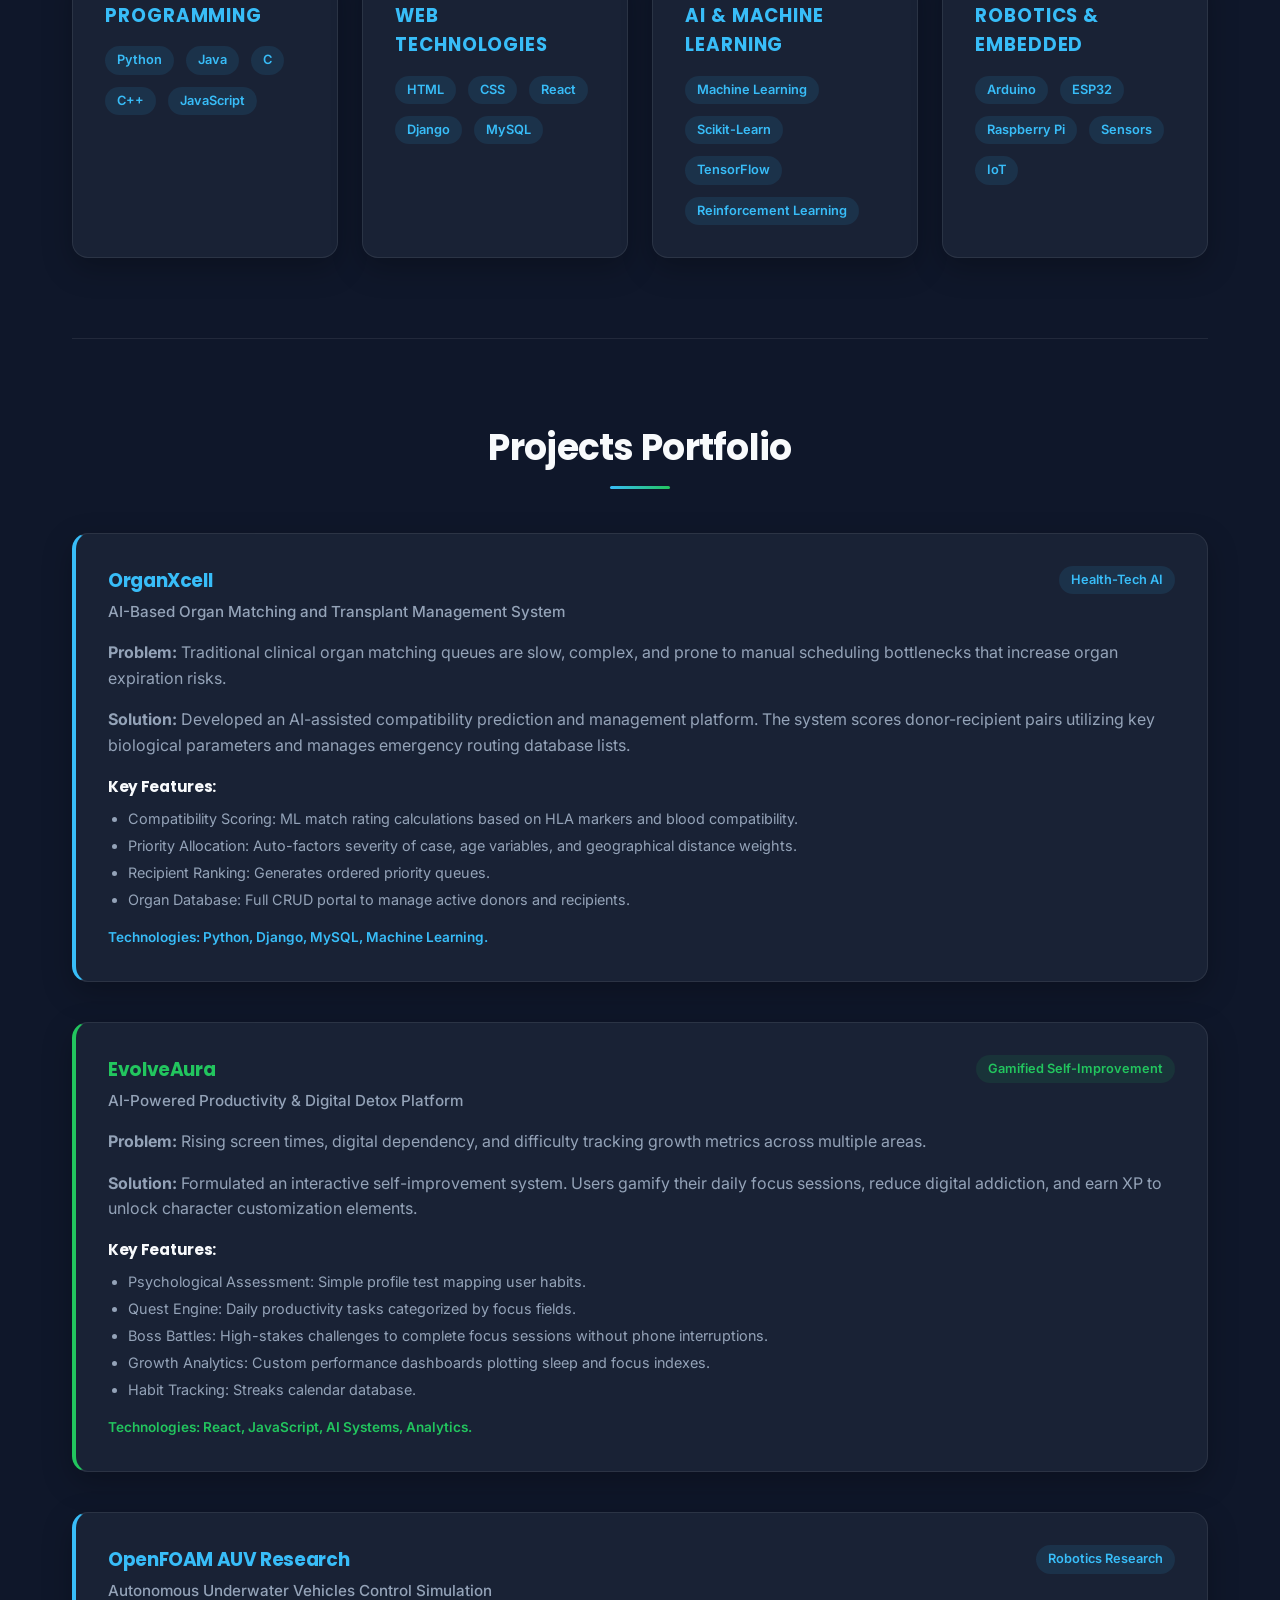
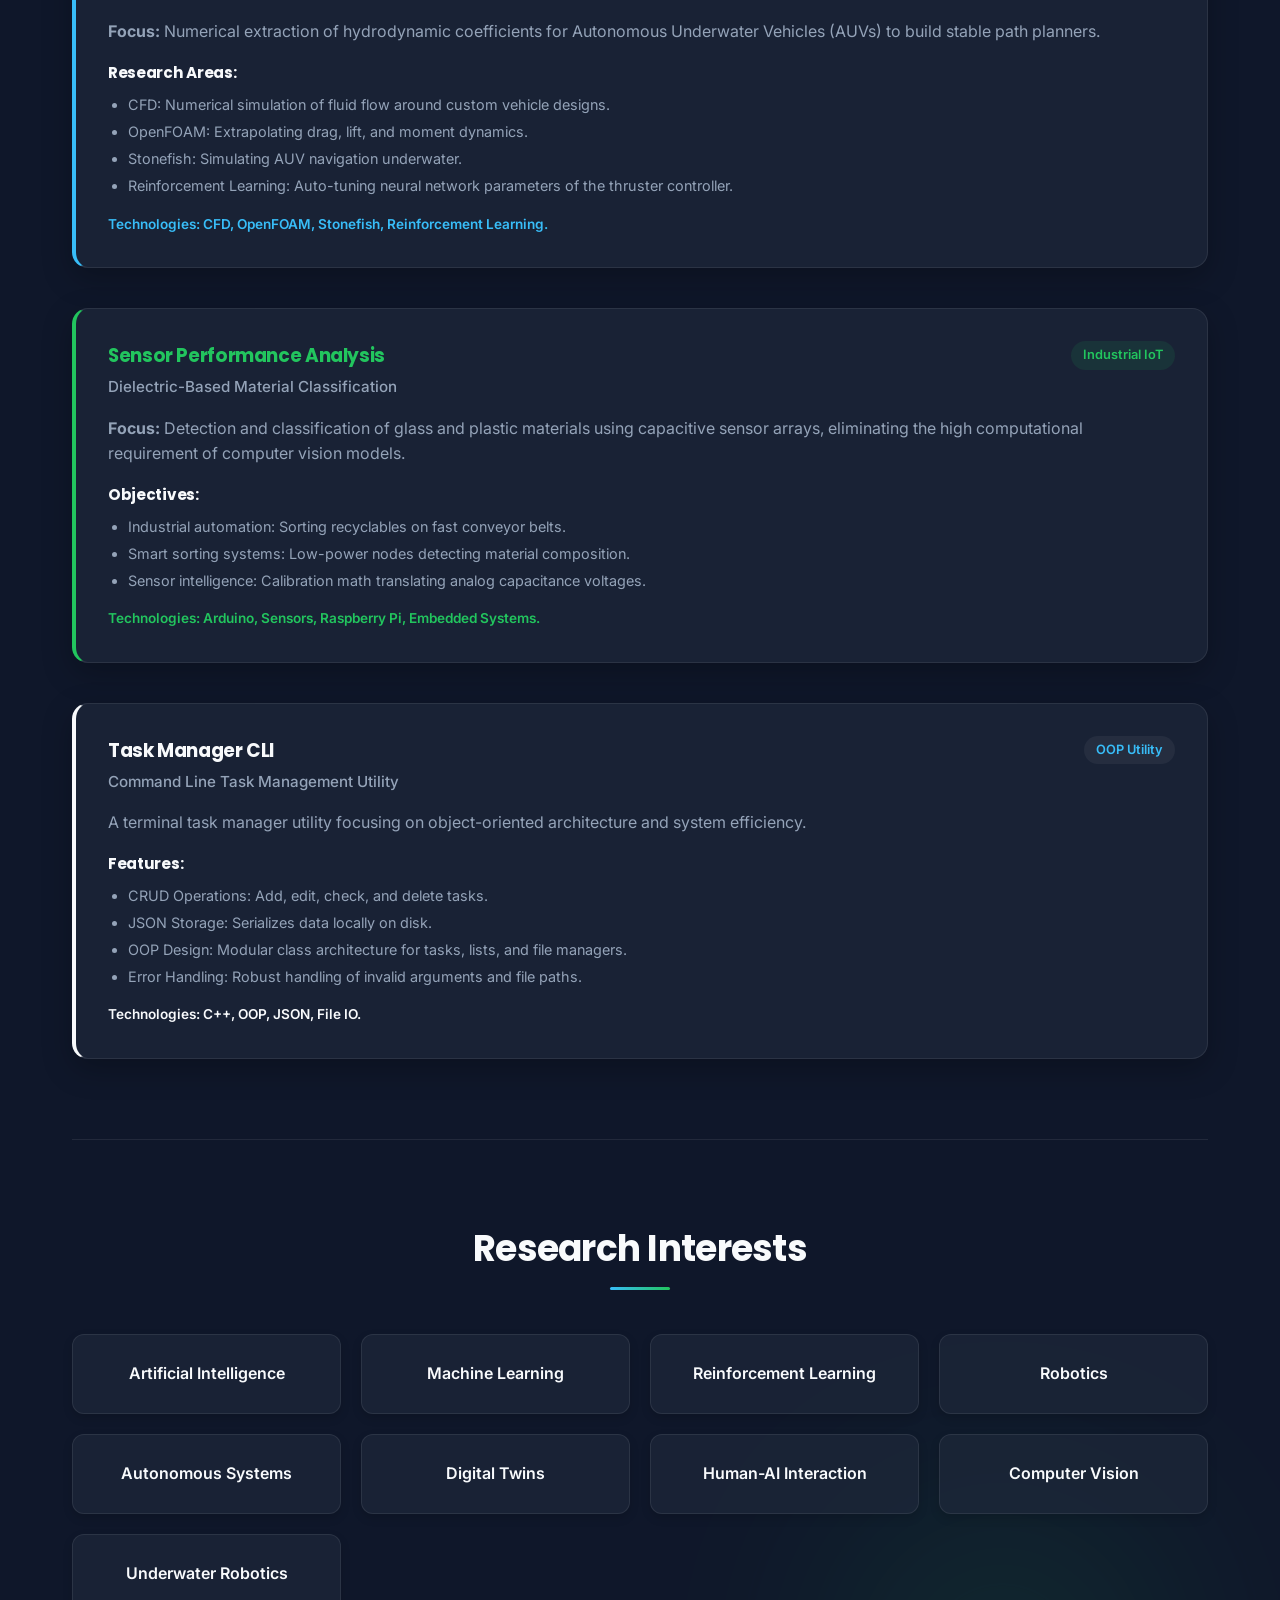
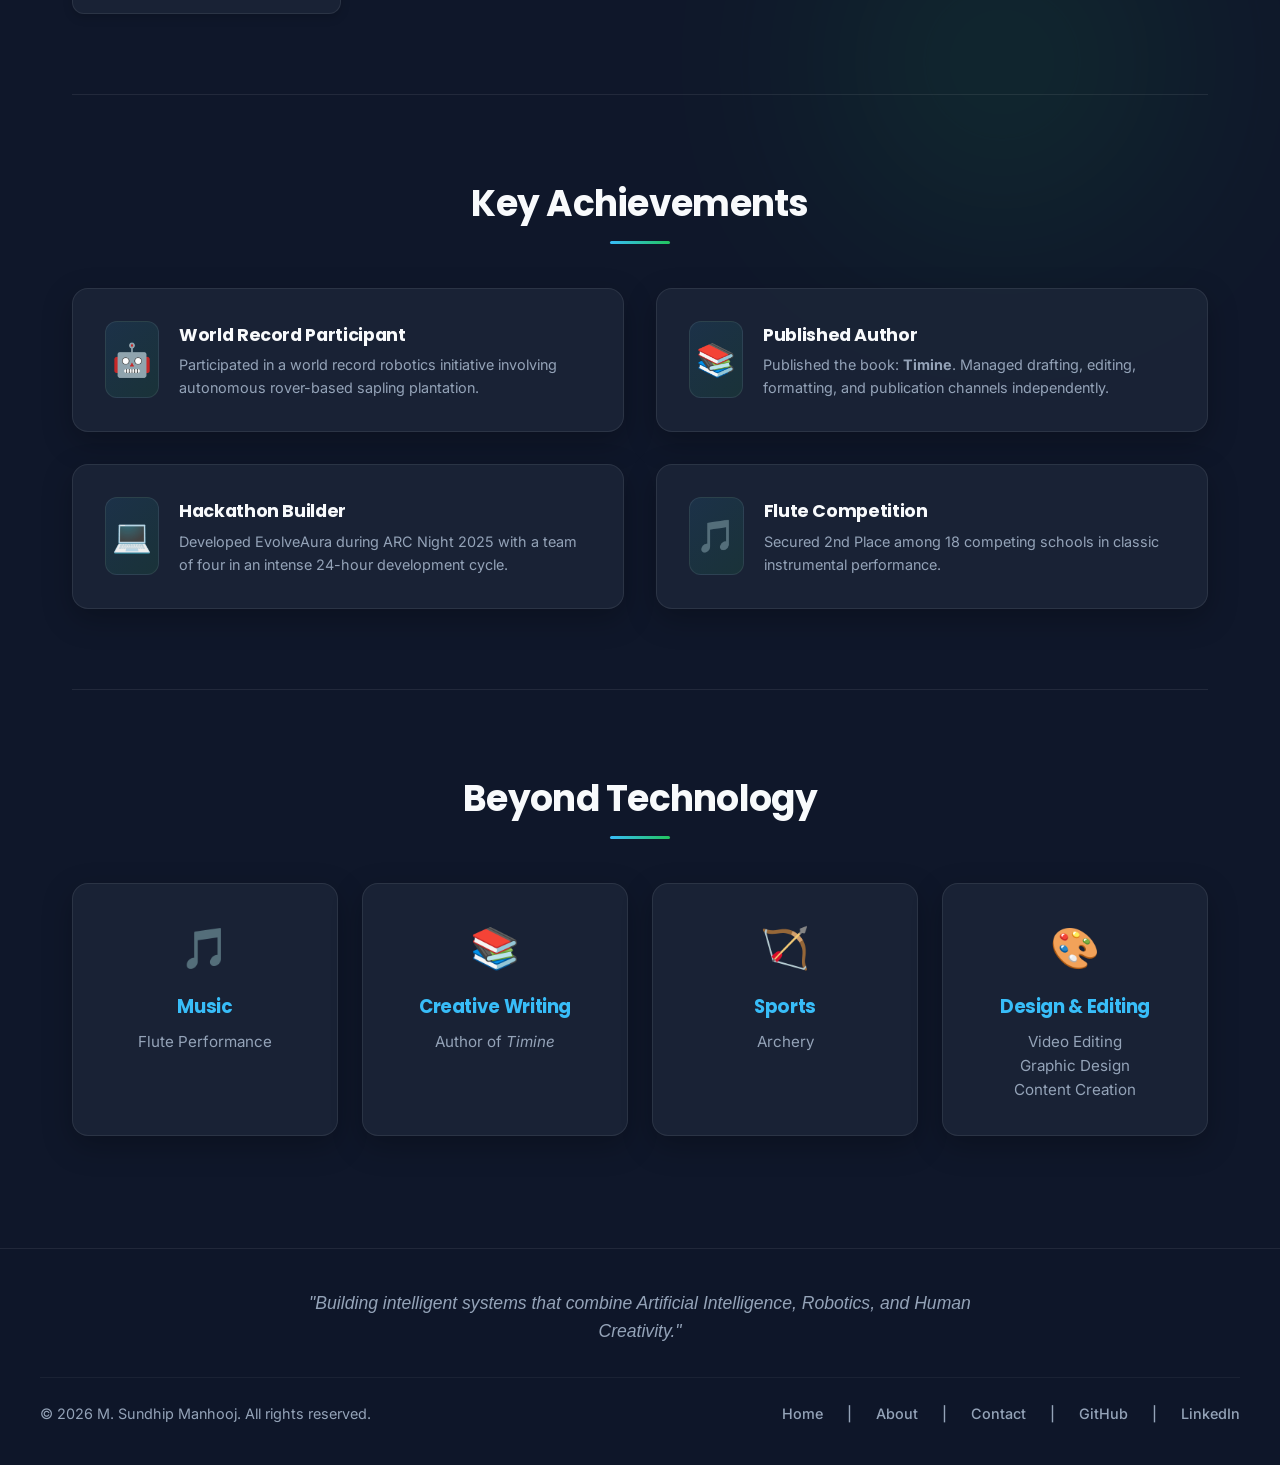
==== commit d807218c: "Added light/dark theme toggle and printable A4 resume page" ====
--- a/about.html
+++ b/about.html
@@ -21,14 +21,22 @@
                 <li><a href="index.html">Home</a></li>
                 <li><a href="about.html" class="active">About</a></li>
                 <li><a href="contact.html">Contact</a></li>
+                <li><a href="resume.html" class="btn btn-secondary" style="padding: 0.4rem 1.25rem; border-radius: 20px; font-size: 0.85rem;">Resume</a></li>
             </ul>
 
-            <!-- Hamburger Button for Mobile -->
-            <button class="menu-btn" aria-label="Toggle Navigation Menu">
-                <span></span>
-                <span></span>
-                <span></span>
-            </button>
+            <div style="display: flex; align-items: center; gap: 1rem;">
+                <!-- Theme Toggle Button -->
+                <button id="theme-toggle" class="theme-toggle-btn" aria-label="Toggle Theme">
+                    <span class="theme-icon">🌙</span>
+                </button>
+
+                <!-- Hamburger Button for Mobile -->
+                <button class="menu-btn" aria-label="Toggle Navigation Menu">
+                    <span></span>
+                    <span></span>
+                    <span></span>
+                </button>
+            </div>
         </nav>
 
         <!-- Mobile Drawer Navigation Menu -->
@@ -36,6 +44,7 @@
             <li><a href="index.html">Home</a></li>
             <li><a href="about.html" class="active">About</a></li>
             <li><a href="contact.html">Contact</a></li>
+            <li><a href="resume.html" class="btn btn-secondary" style="margin-top: 1rem; width: 80%; text-align: center;">Resume</a></li>
         </ul>
     </header>
 
--- a/styles/main.css
+++ b/styles/main.css
@@ -17,6 +17,76 @@
     --transition-speed: 0.3s;
     --border-radius: 16px;
     --max-width: 1200px;
+}
+
+/* --- LIGHT THEME OVERRIDES --- */
+[data-theme="light"] {
+    --bg-color: #f8fafc;
+    --card-bg: rgba(255, 255, 255, 0.75);
+    --card-border: rgba(15, 23, 42, 0.08);
+    --text-primary: #0f172a;
+    --text-secondary: #475569;
+    --nav-bg: rgba(248, 250, 252, 0.85);
+    --primary-glow: rgba(56, 189, 248, 0.15);
+    --accent-glow: rgba(34, 197, 94, 0.1);
+}
+
+[data-theme="light"] body::before, [data-theme="light"] body::after {
+    opacity: 0.07;
+}
+
+[data-theme="light"] .tag {
+    background-color: rgba(56, 189, 248, 0.12);
+}
+
+[data-theme="light"] .form-control {
+    background-color: rgba(255, 255, 255, 0.9);
+    border: 1px solid rgba(15, 23, 42, 0.12);
+}
+
+[data-theme="light"] .form-control:focus {
+    border-color: var(--primary);
+    box-shadow: 0 0 0 3px rgba(56, 189, 248, 0.2);
+}
+
+[data-theme="light"] .custom-alert {
+    background-color: #ffffff;
+    box-shadow: 0 10px 30px rgba(15, 23, 42, 0.12);
+}
+
+[data-theme="light"] .social-item a:hover {
+    color: #ffffff;
+}
+
+[data-theme="light"] .nav-links-mobile {
+    background-color: #f1f5f9;
+    box-shadow: -10px 0 30px rgba(15, 23, 42, 0.08);
+}
+
+/* Theme Toggle Button Styling */
+.theme-toggle-btn {
+    background: transparent;
+    border: 1px solid var(--card-border);
+    cursor: pointer;
+    font-size: 1.2rem;
+    width: 40px;
+    height: 40px;
+    border-radius: 50%;
+    display: flex;
+    align-items: center;
+    justify-content: center;
+    transition: all var(--transition-speed);
+    color: var(--text-primary);
+}
+
+.theme-toggle-btn:hover {
+    border-color: var(--primary);
+    background-color: rgba(255, 255, 255, 0.05);
+    transform: scale(1.05);
+}
+
+[data-theme="light"] .theme-toggle-btn:hover {
+    background-color: rgba(0, 0, 0, 0.05);
 }
 
 /* --- BASE & RESET --- */
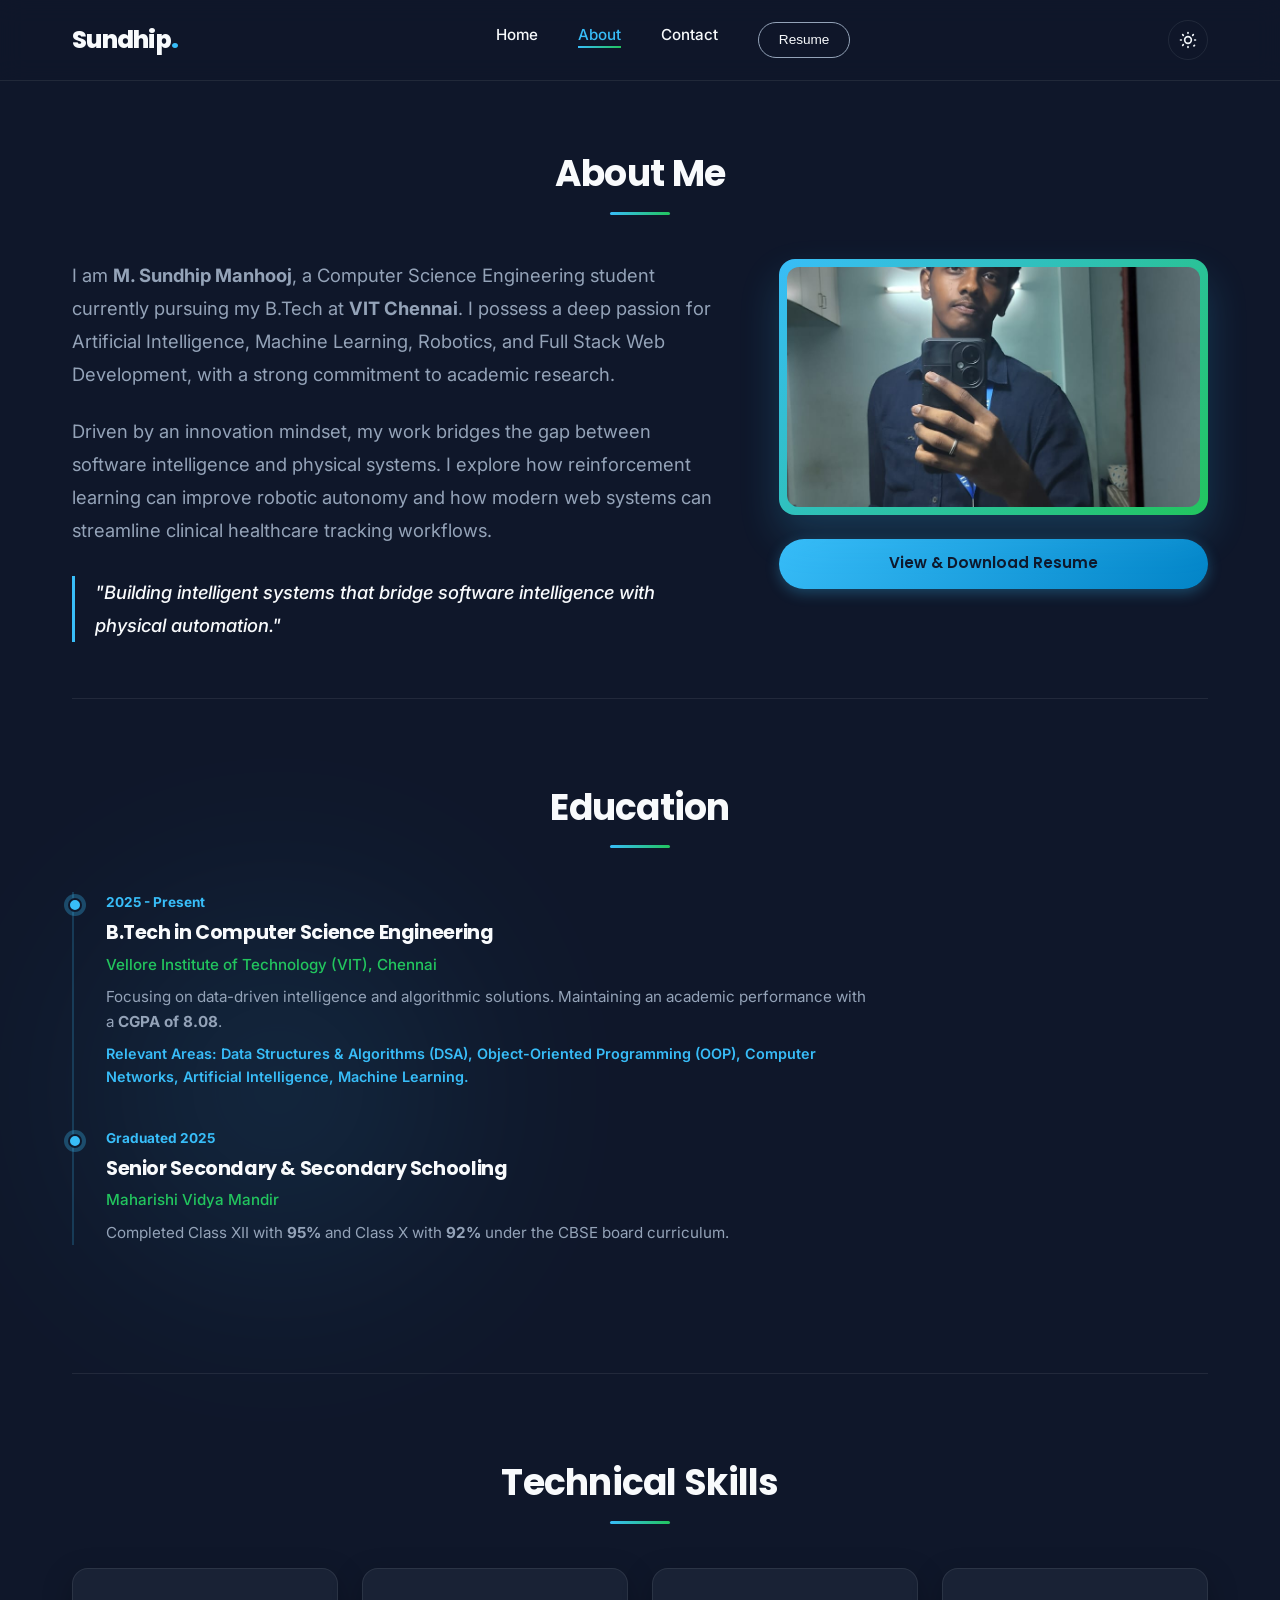
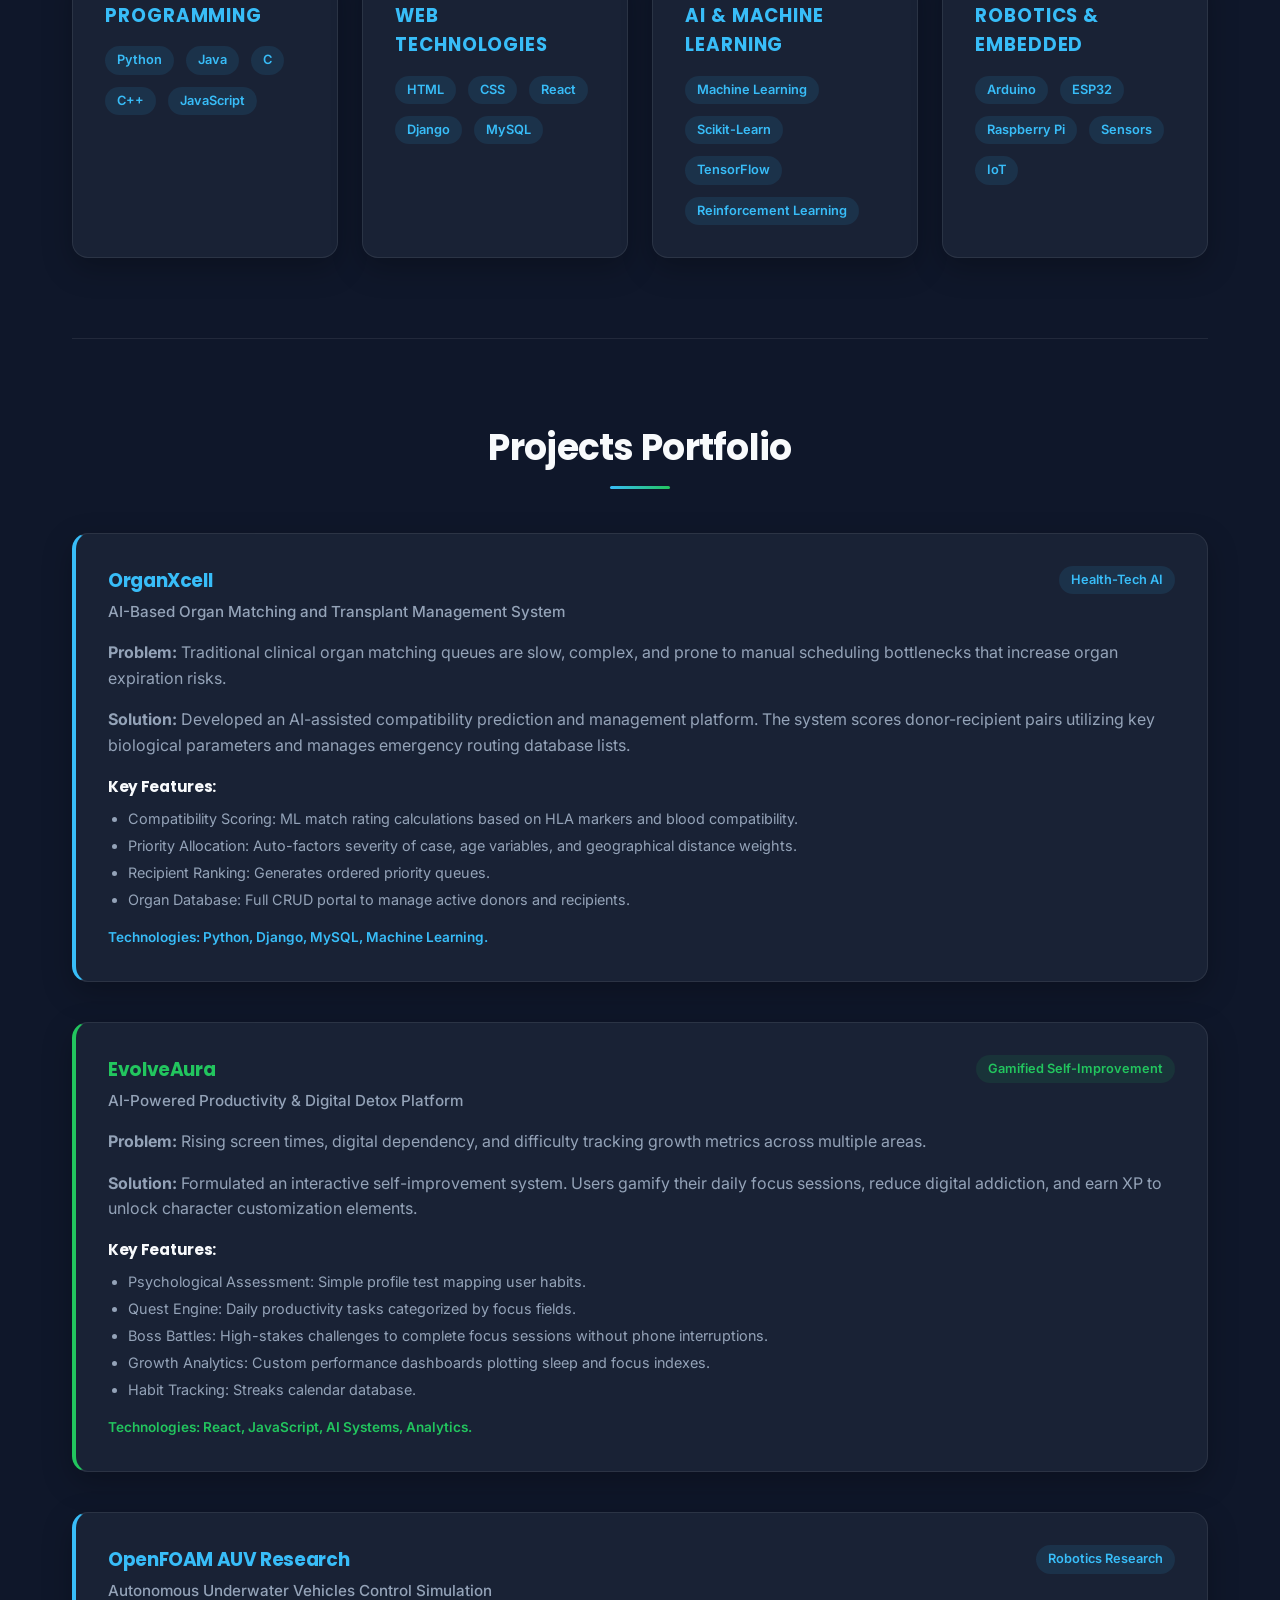
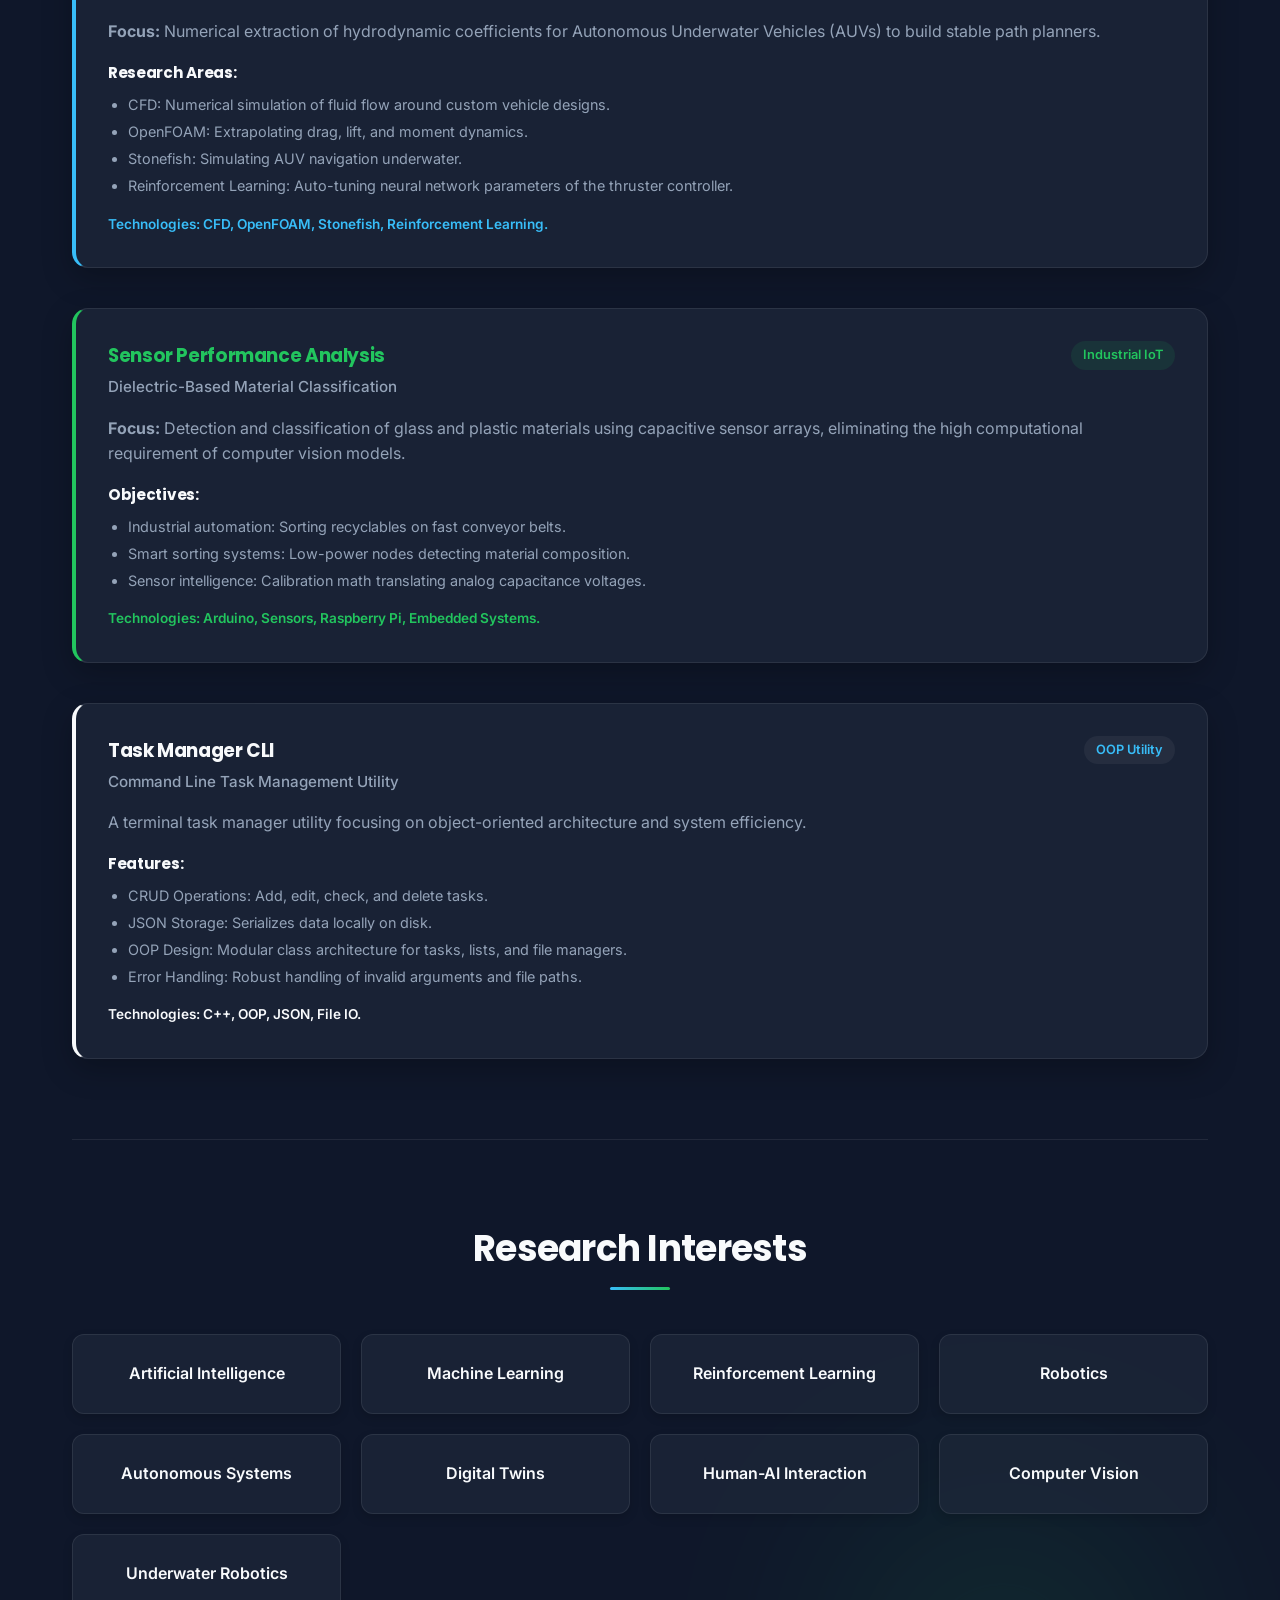
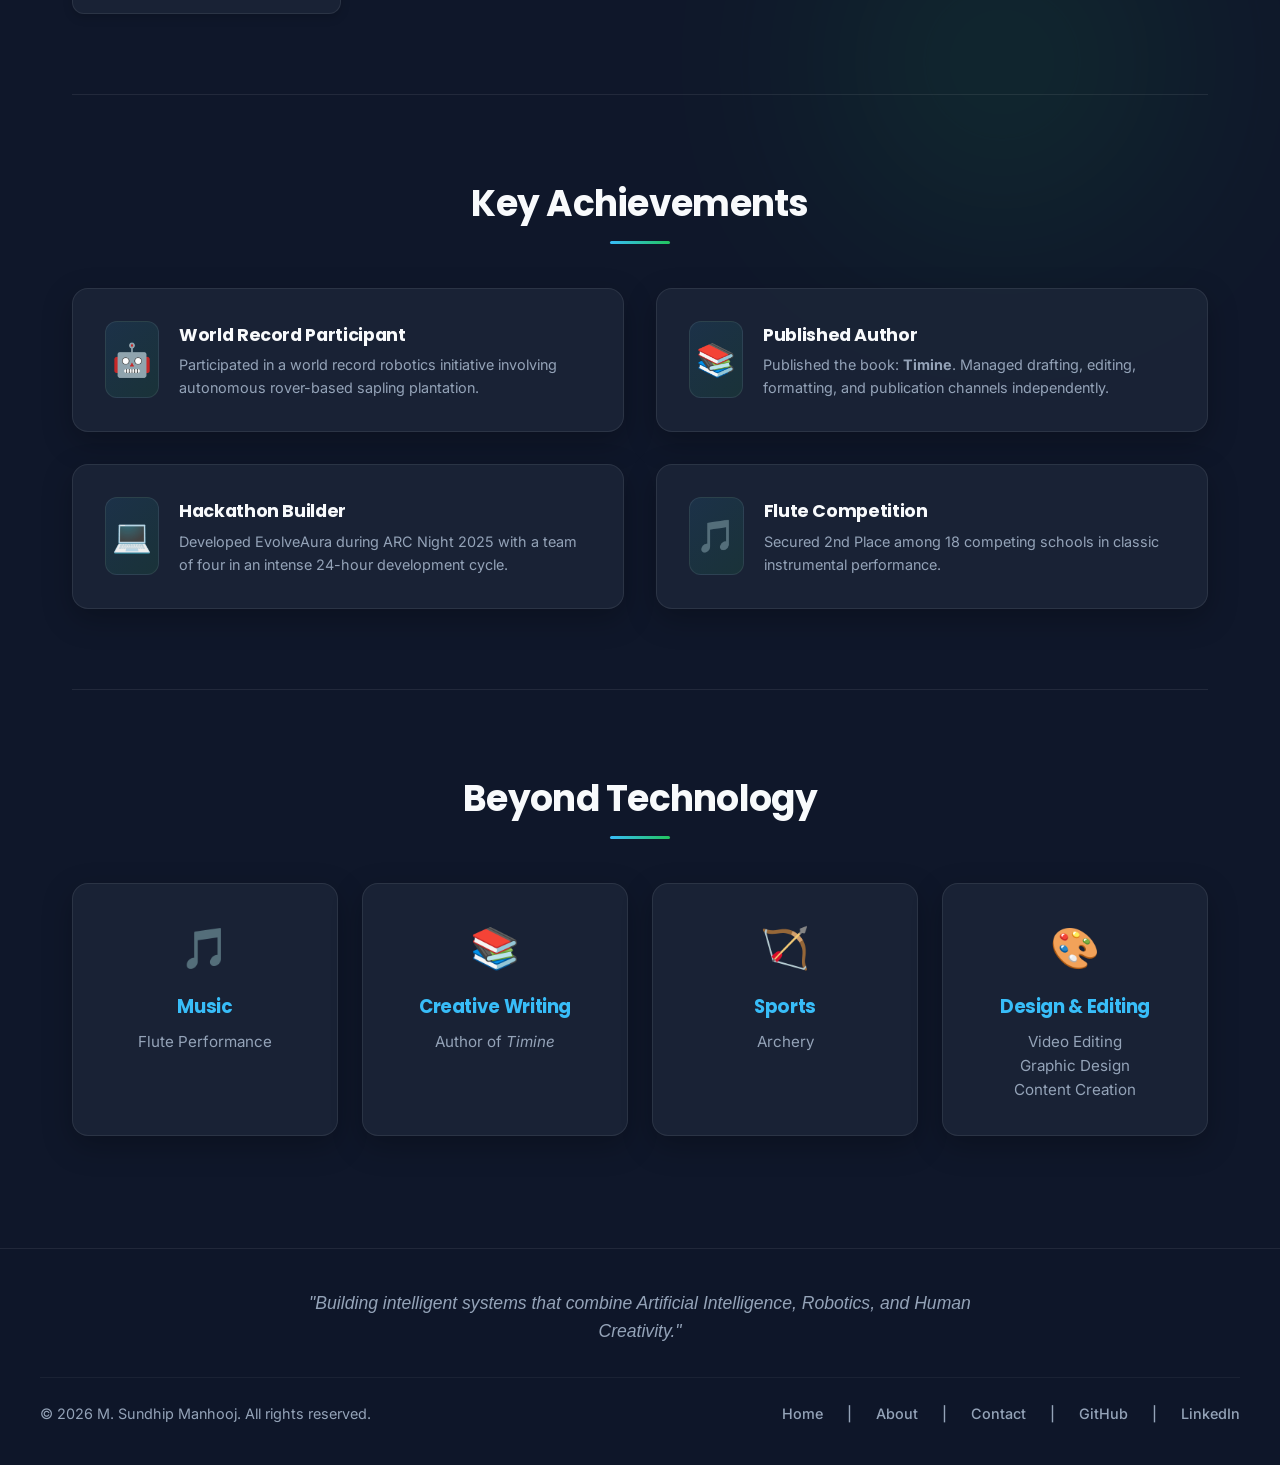
==== commit a1cedb54: "Integrated SVG theme toggle icons and added resume button under picture on about page" ====
--- a/about.html
+++ b/about.html
@@ -27,7 +27,14 @@
             <div style="display: flex; align-items: center; gap: 1rem;">
                 <!-- Theme Toggle Button -->
                 <button id="theme-toggle" class="theme-toggle-btn" aria-label="Toggle Theme">
-                    <span class="theme-icon">🌙</span>
+                    <!-- Moon Icon (Visible in Light Theme) -->
+                    <svg class="theme-icon-moon" fill="none" stroke="currentColor" stroke-width="2" viewBox="0 0 24 24" xmlns="http://www.w3.org/2000/svg">
+                        <path stroke-linecap="round" stroke-linejoin="round" d="M20.354 15.354A9 9 0 018.646 3.646 9.003 9.003 0 0012 21a9.003 9.003 0 008.354-5.646z"></path>
+                    </svg>
+                    <!-- Sun Icon (Visible in Dark Theme) -->
+                    <svg class="theme-icon-sun" fill="none" stroke="currentColor" stroke-width="2" viewBox="0 0 24 24" xmlns="http://www.w3.org/2000/svg">
+                        <path stroke-linecap="round" stroke-linejoin="round" d="M12 3v1m0 16v1m9-9h-1M4 12H3m15.364-6.364l-.707.707M6.343 17.657l-.707.707m0-12.728l.707.707m12.728 12.728l.707-.707M12 8a4 4 0 100 8 4 4 0 000-8z"></path>
+                    </svg>
                 </button>
 
                 <!-- Hamburger Button for Mobile -->
@@ -66,10 +73,11 @@
                         "Building intelligent systems that bridge software intelligence with physical automation."
                     </p>
                 </div>
-                <div class="hero-image-wrapper">
-                    <div class="hero-image-container" style="border-radius: 16px;">
+                <div class="hero-image-wrapper" style="display: flex; flex-direction: column; align-items: center; gap: 1.5rem;">
+                    <div class="hero-image-container" style="border-radius: 16px; width: 100%;">
                         <img src="images/vit.jpg" alt="VIT Chennai Campus View" class="hero-image" style="border-radius: 12px; width: 100%; height: 240px; object-fit: cover;">
                     </div>
+                    <a href="resume.html" class="btn btn-primary" style="width: 100%; text-align: center;">View & Download Resume</a>
                 </div>
             </div>
         </section>
--- a/styles/main.css
+++ b/styles/main.css
@@ -68,7 +68,6 @@
     background: transparent;
     border: 1px solid var(--card-border);
     cursor: pointer;
-    font-size: 1.2rem;
     width: 40px;
     height: 40px;
     border-radius: 50%;
@@ -77,12 +76,40 @@
     justify-content: center;
     transition: all var(--transition-speed);
     color: var(--text-primary);
+    padding: 0;
+}
+
+.theme-toggle-btn svg {
+    width: 20px;
+    height: 20px;
+    transition: transform 0.5s cubic-bezier(0.175, 0.885, 0.32, 1.275), color var(--transition-speed);
+}
+
+/* Default Theme: Dark (shows Sun SVG, hides Moon SVG) */
+.theme-toggle-btn .theme-icon-moon {
+    display: none;
+}
+.theme-toggle-btn .theme-icon-sun {
+    display: block;
+    color: #f1f5f9;
+}
+
+/* Light Theme overrides: shows Moon SVG, hides Sun SVG */
+[data-theme="light"] .theme-toggle-btn .theme-icon-moon {
+    display: block;
+    color: #0f172a;
+}
+[data-theme="light"] .theme-toggle-btn .theme-icon-sun {
+    display: none;
 }
 
 .theme-toggle-btn:hover {
     border-color: var(--primary);
     background-color: rgba(255, 255, 255, 0.05);
-    transform: scale(1.05);
+}
+
+.theme-toggle-btn:hover svg {
+    transform: rotate(25deg) scale(1.1);
 }
 
 [data-theme="light"] .theme-toggle-btn:hover {
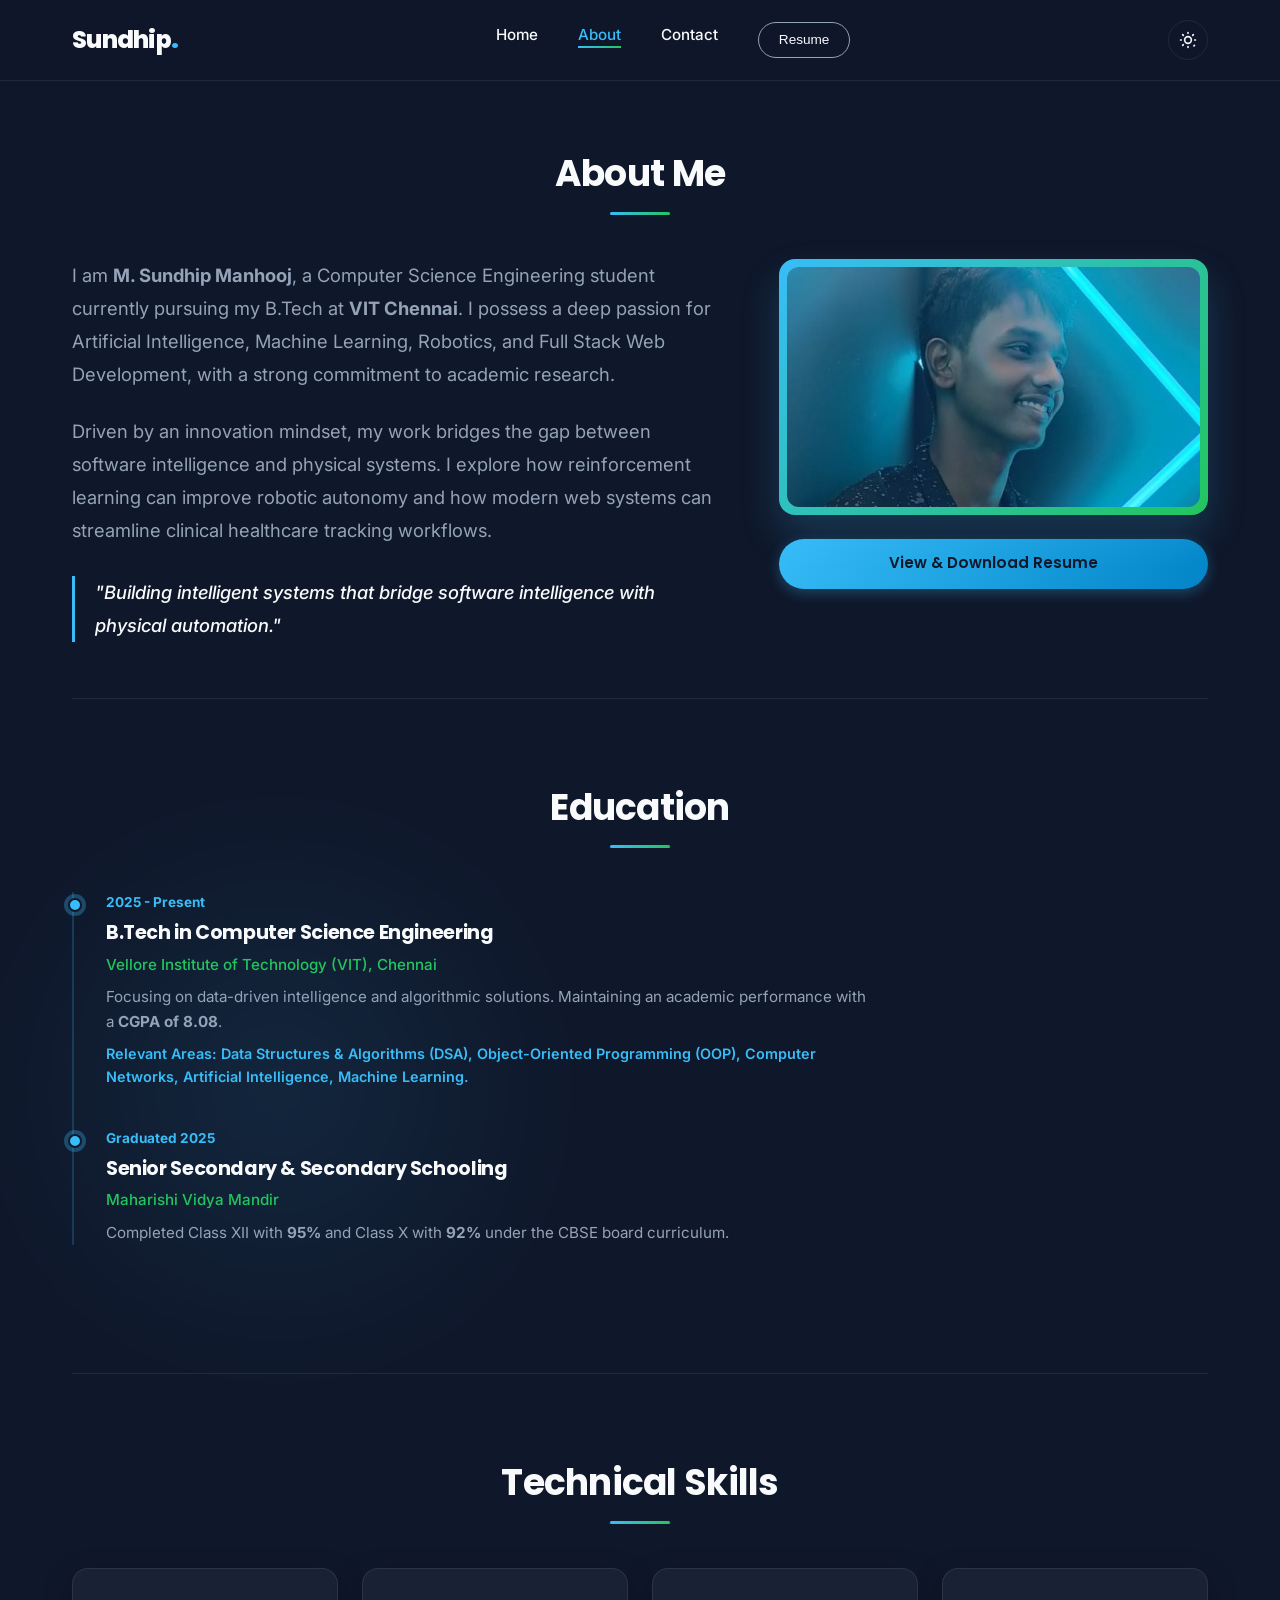
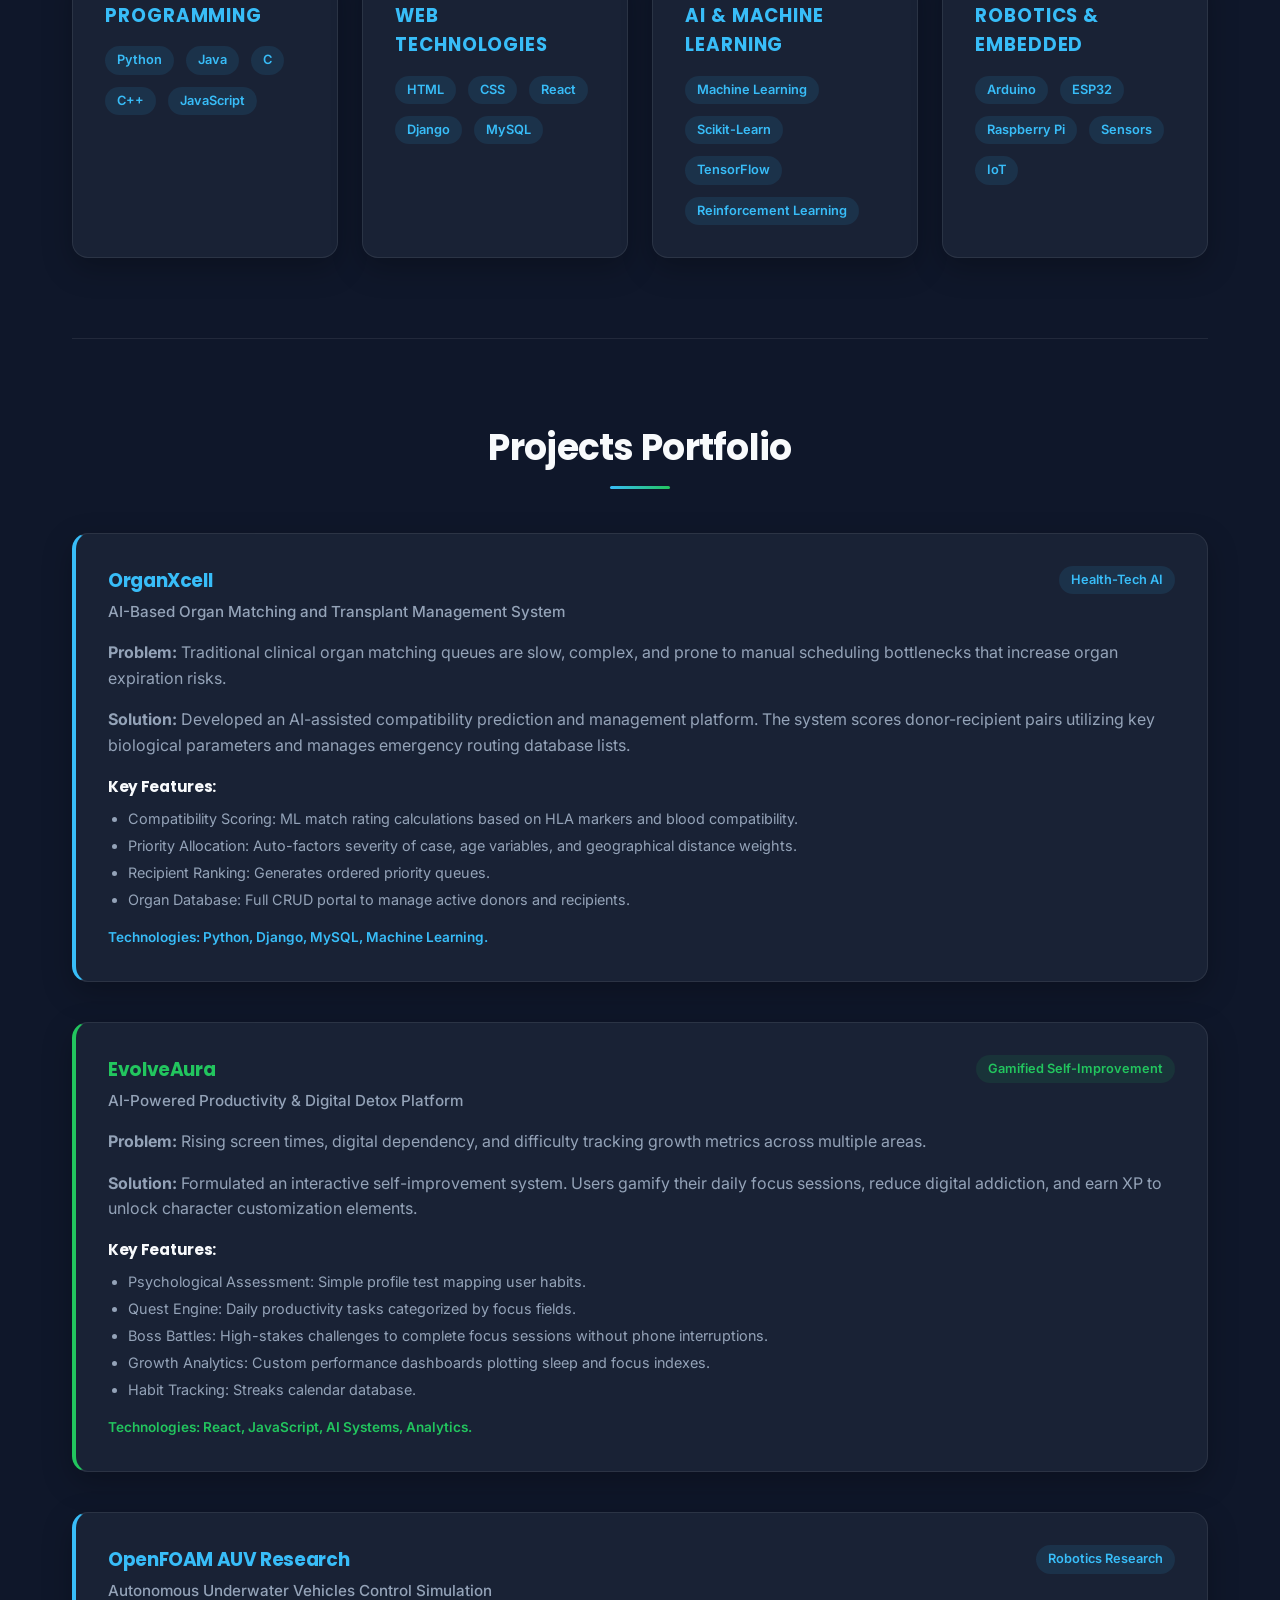
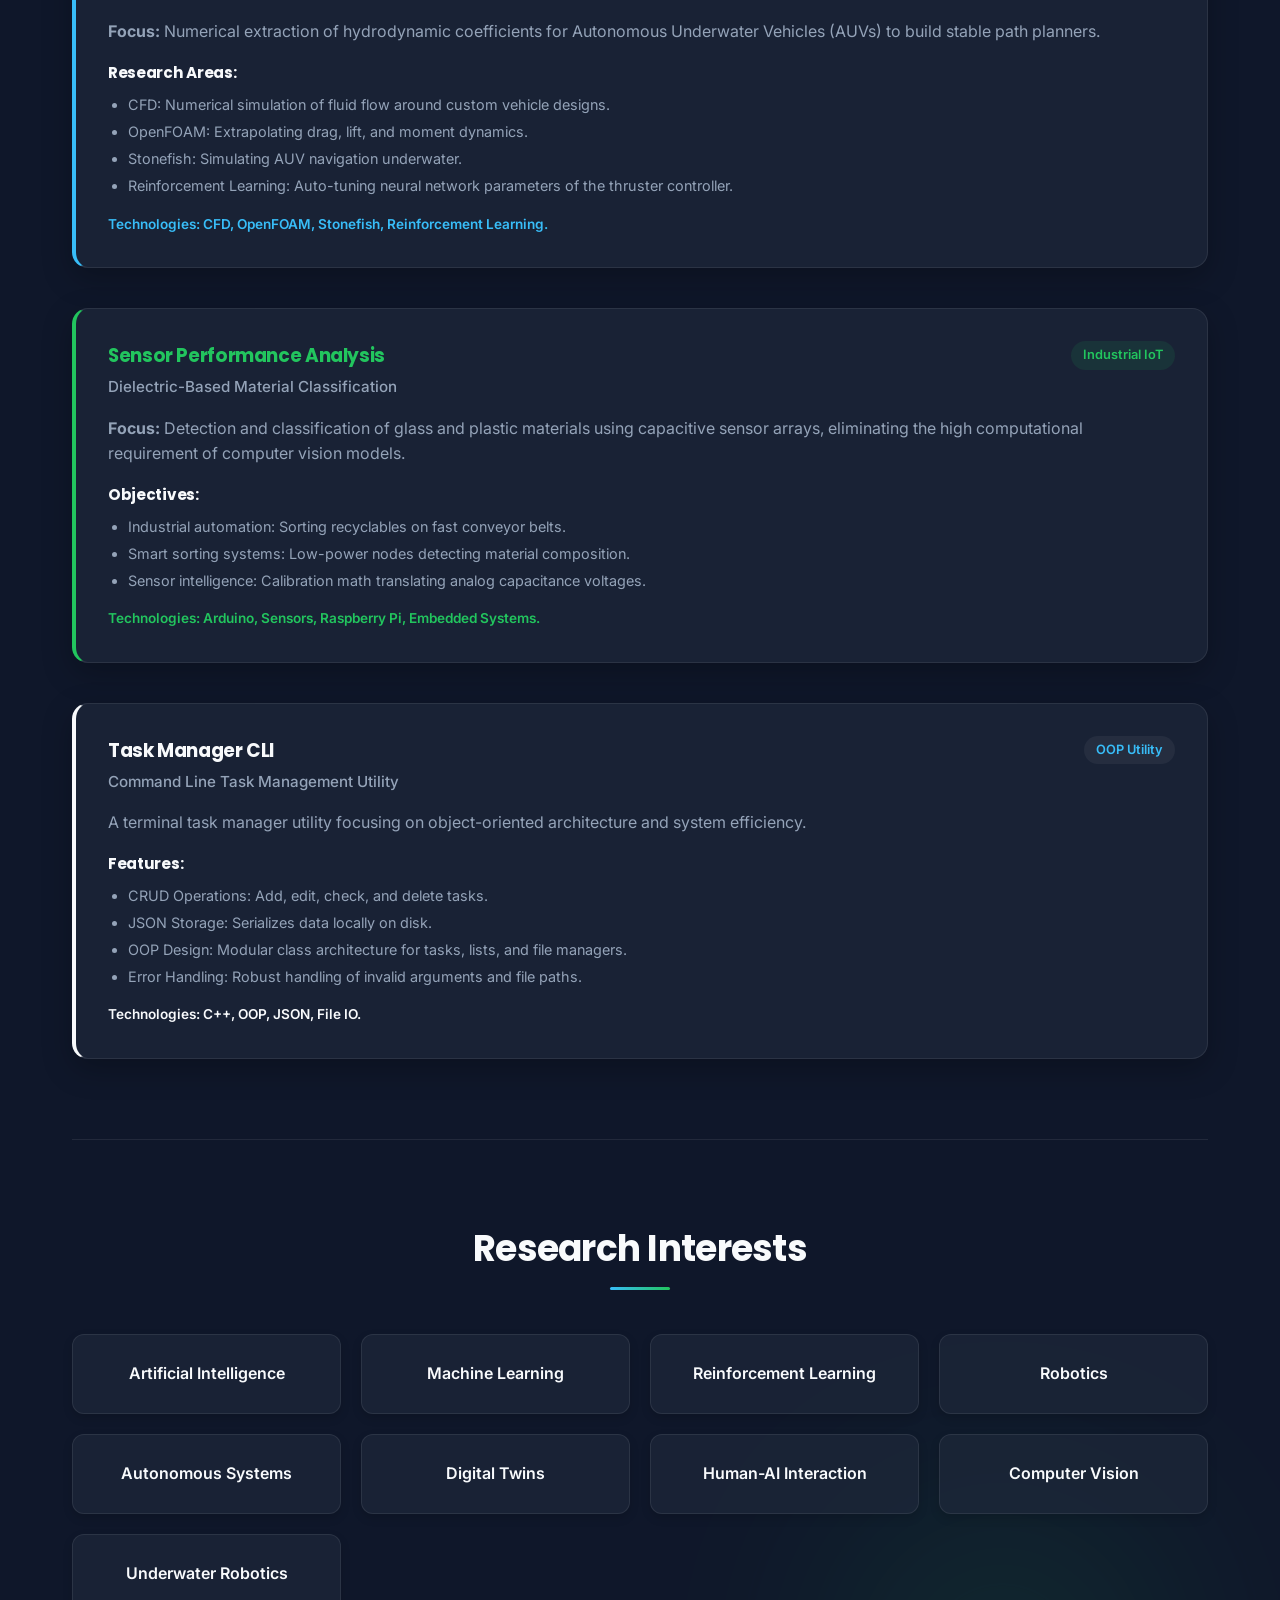
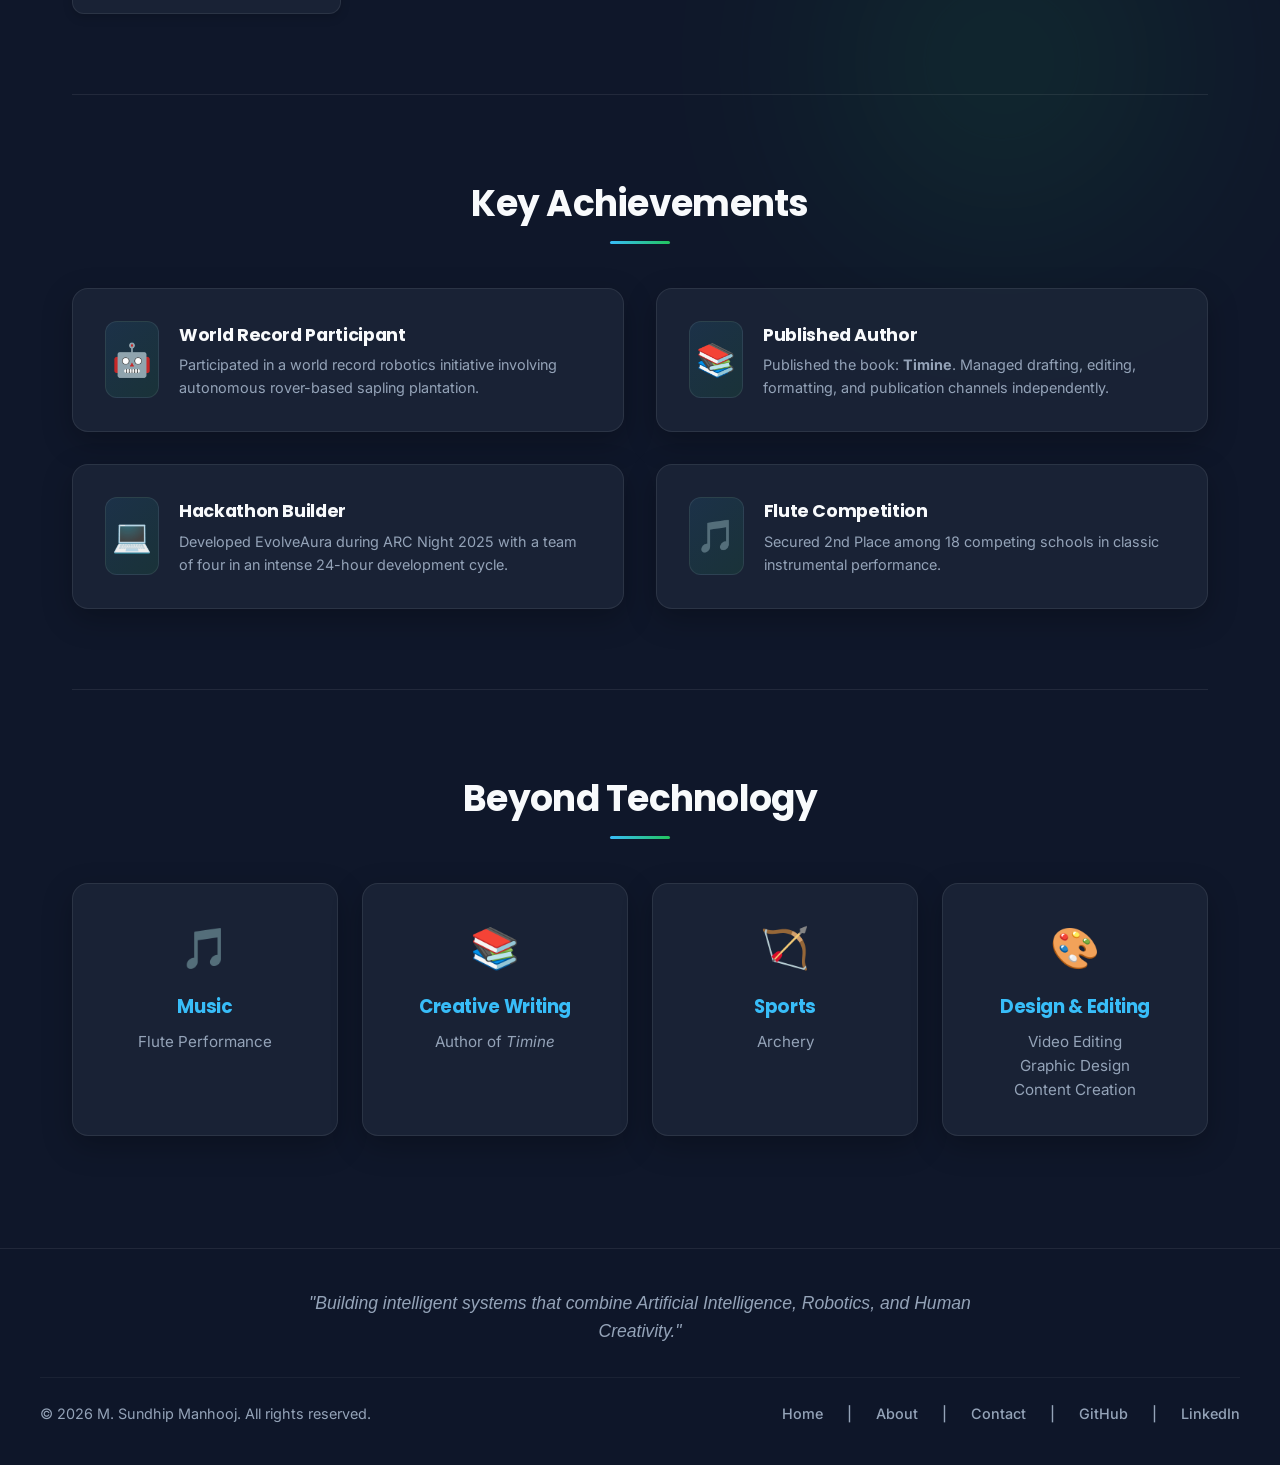
==== commit 93820318: "Updated about page to show profile photo instead of campus view" ====
--- a/about.html
+++ b/about.html
@@ -75,7 +75,7 @@
                 </div>
                 <div class="hero-image-wrapper" style="display: flex; flex-direction: column; align-items: center; gap: 1.5rem;">
                     <div class="hero-image-container" style="border-radius: 16px; width: 100%;">
-                        <img src="images/vit.jpg" alt="VIT Chennai Campus View" class="hero-image" style="border-radius: 12px; width: 100%; height: 240px; object-fit: cover;">
+                        <img src="images/profile.jpg" alt="M. Sundhip Manhooj Profile Photo" class="hero-image" style="border-radius: 12px; width: 100%; height: 240px; object-fit: cover;">
                     </div>
                     <a href="resume.html" class="btn btn-primary" style="width: 100%; text-align: center;">View & Download Resume</a>
                 </div>
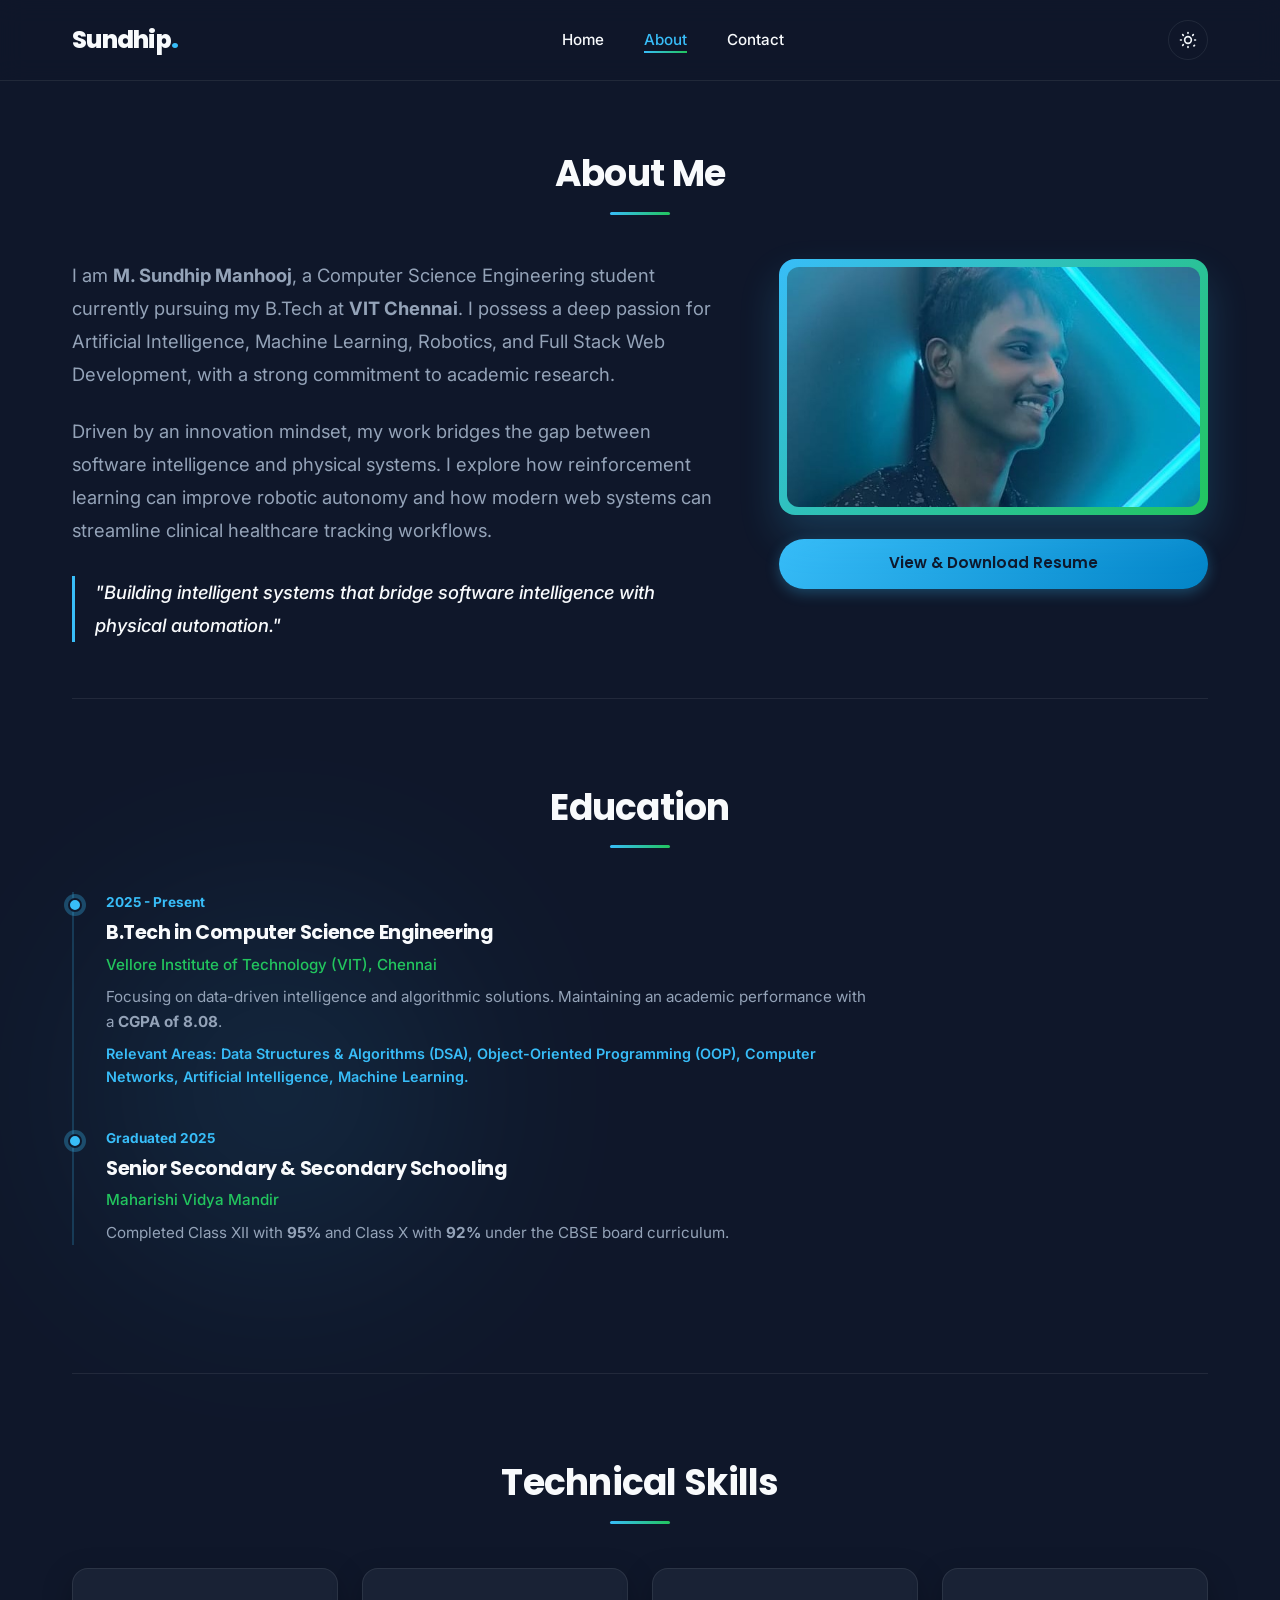
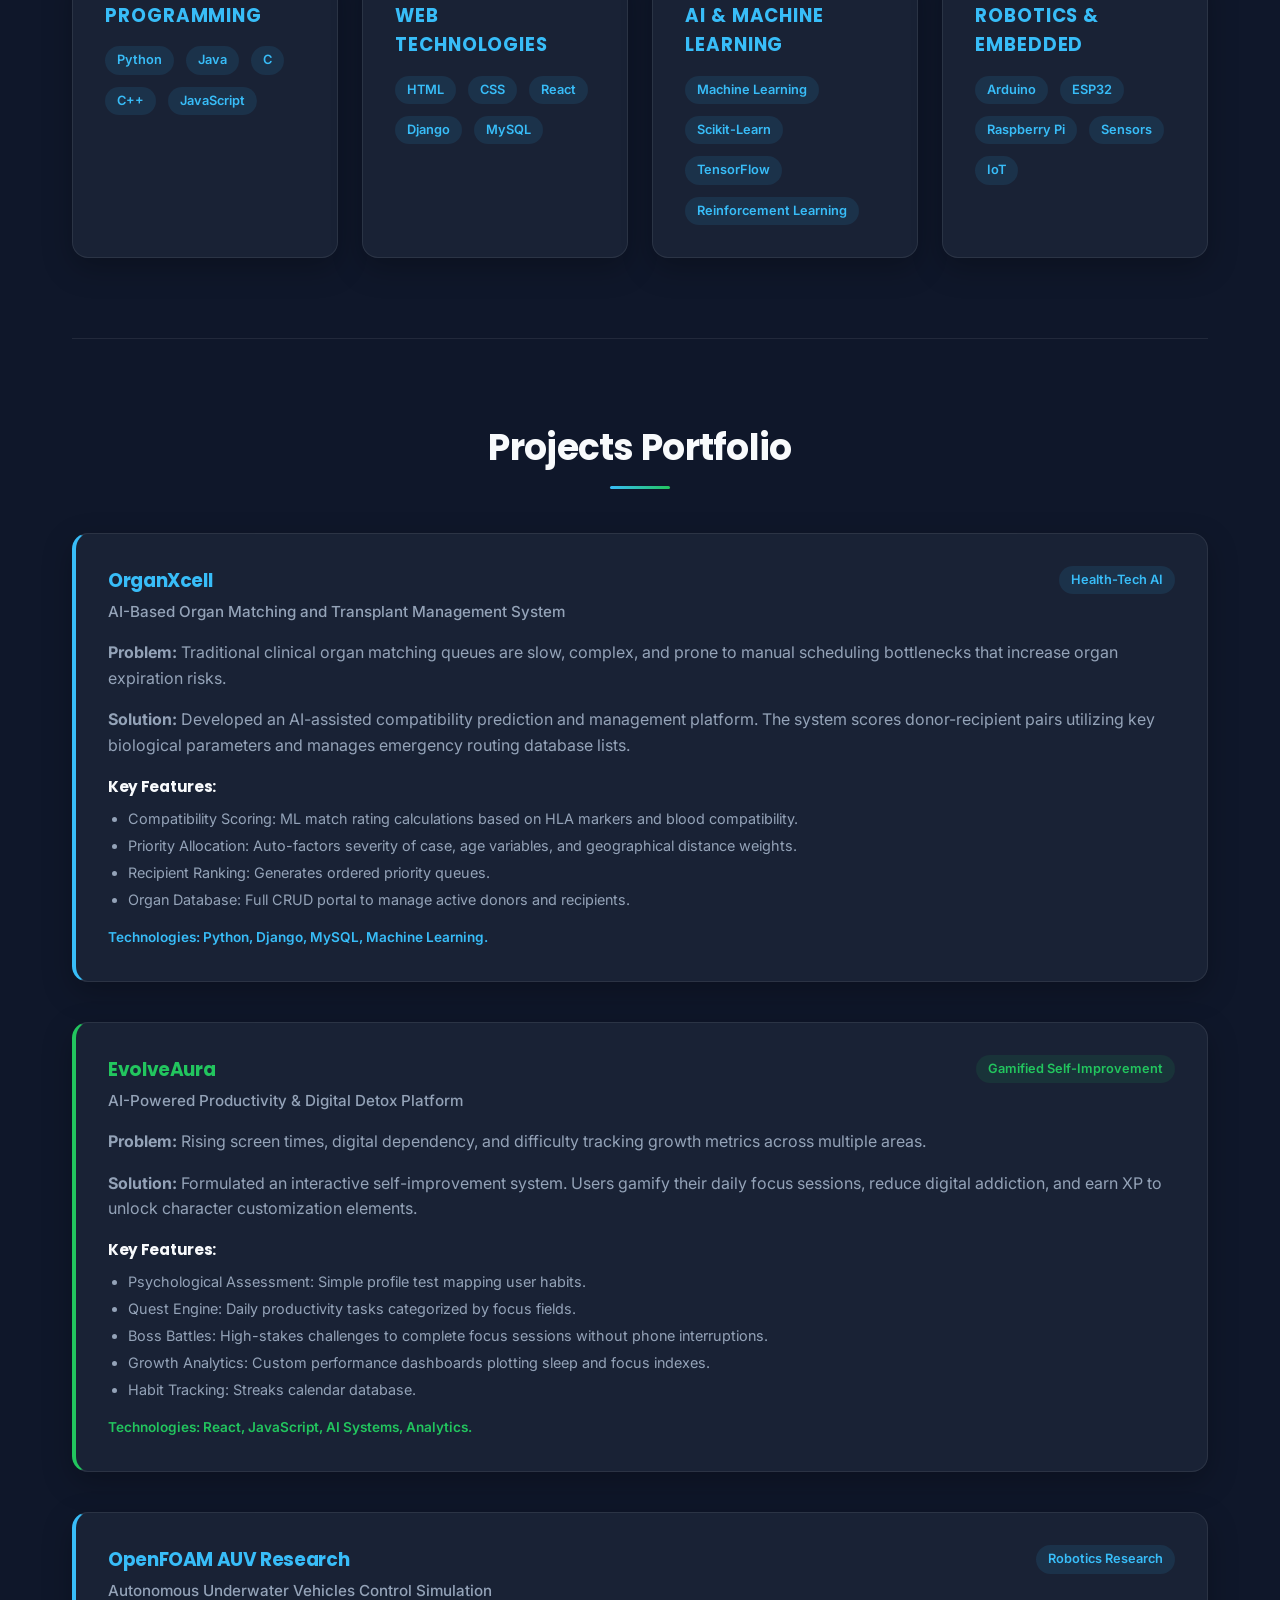
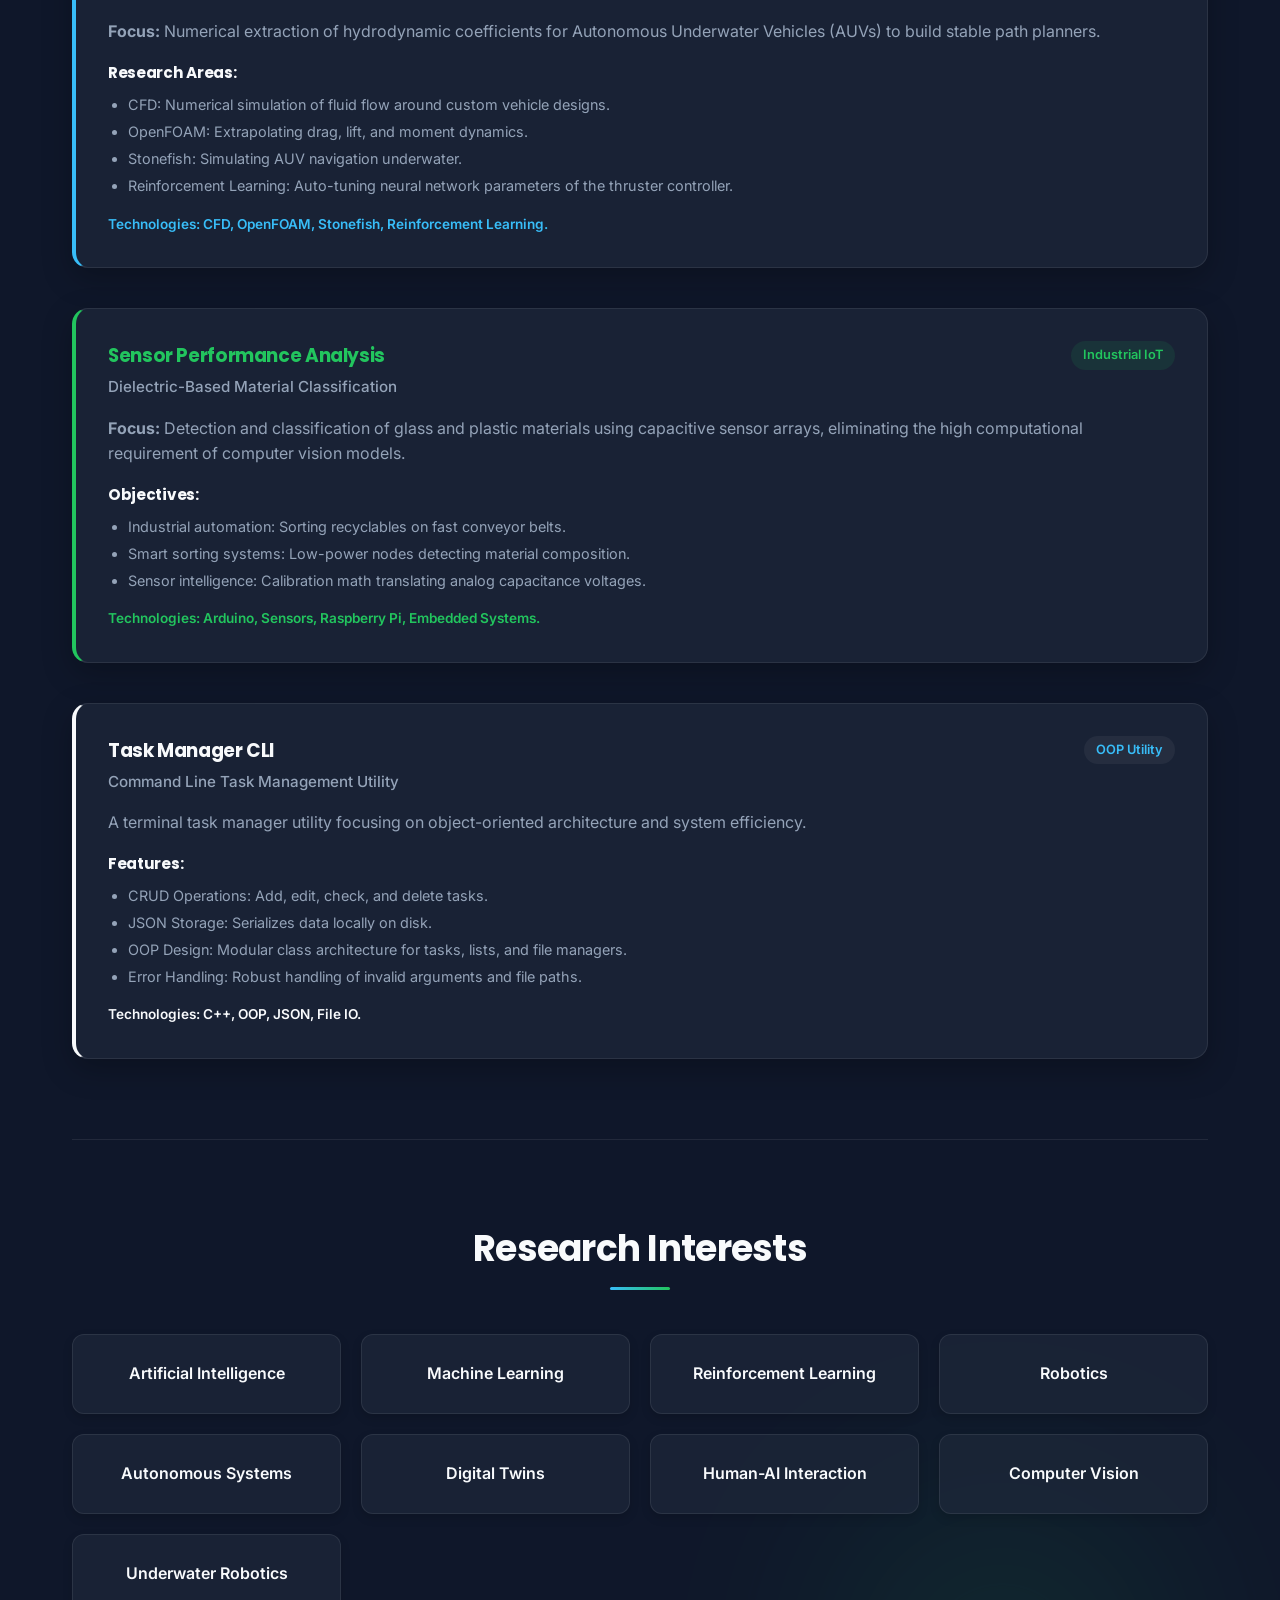
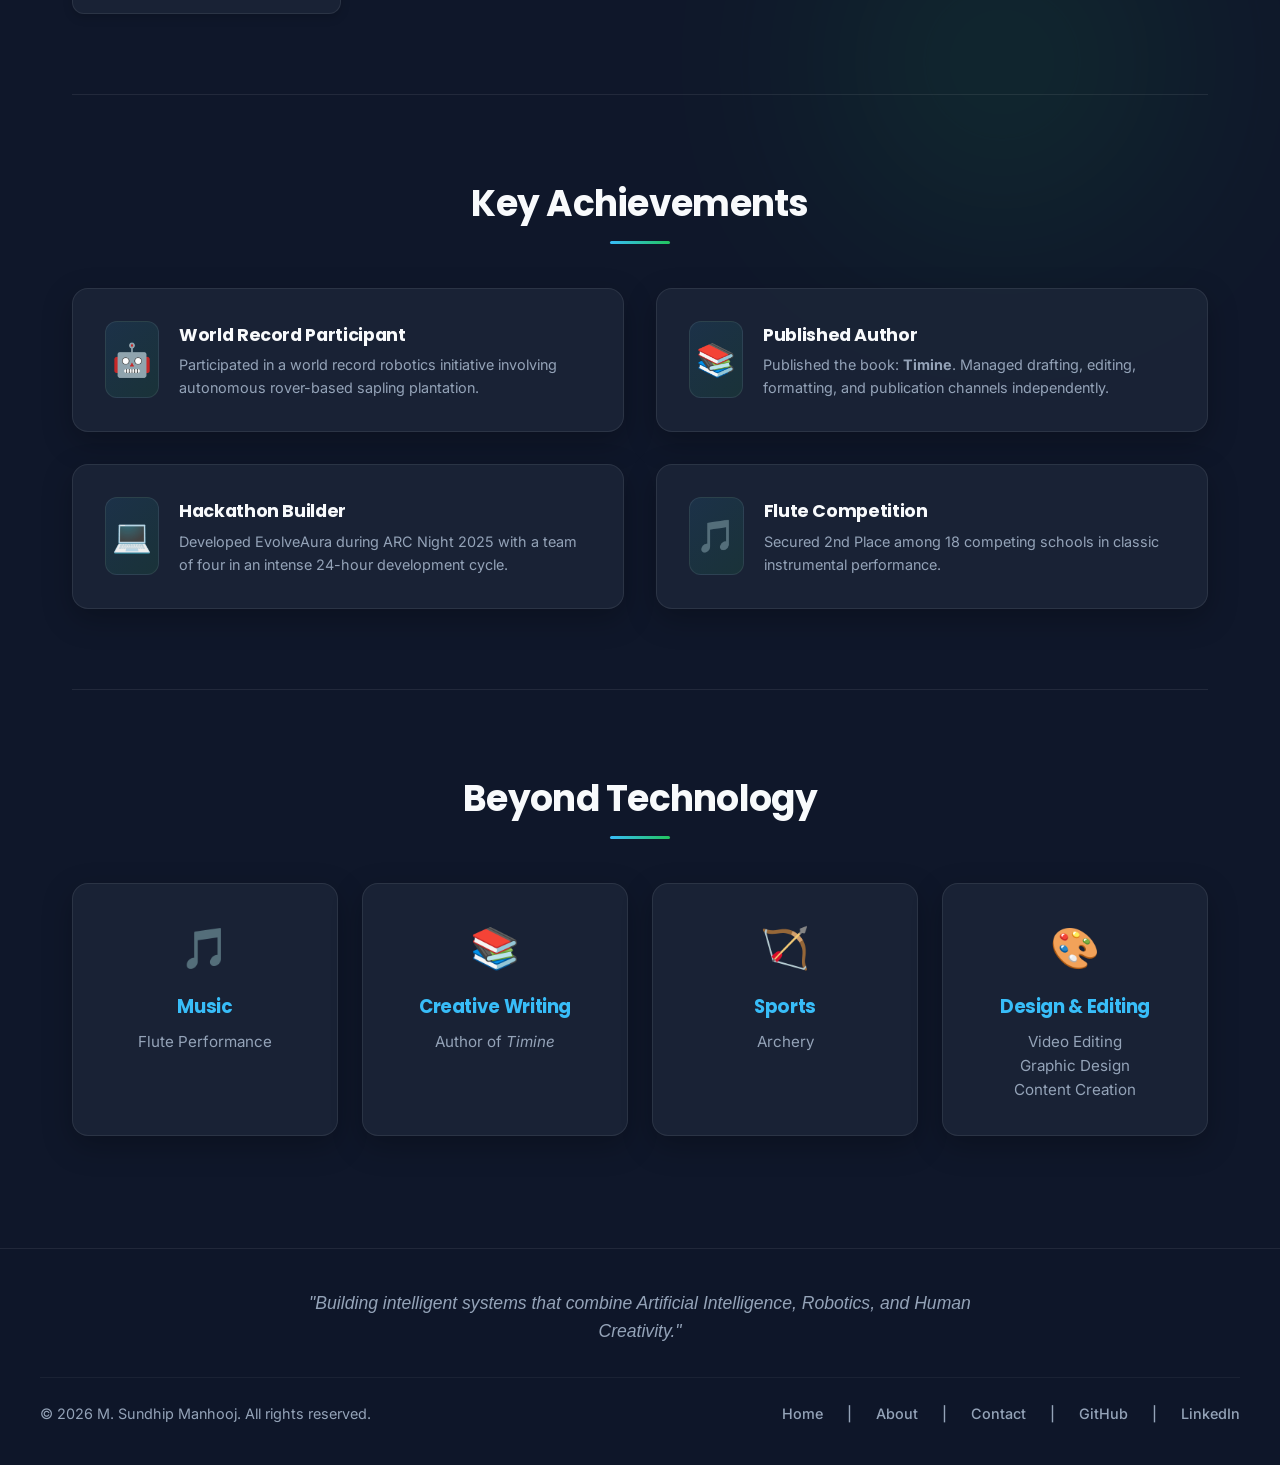
==== commit 73eb945e: "Removed resume button from header navigation bar on all pages" ====
--- a/about.html
+++ b/about.html
@@ -21,7 +21,6 @@
                 <li><a href="index.html">Home</a></li>
                 <li><a href="about.html" class="active">About</a></li>
                 <li><a href="contact.html">Contact</a></li>
-                <li><a href="resume.html" class="btn btn-secondary" style="padding: 0.4rem 1.25rem; border-radius: 20px; font-size: 0.85rem;">Resume</a></li>
             </ul>
 
             <div style="display: flex; align-items: center; gap: 1rem;">
@@ -51,7 +50,6 @@
             <li><a href="index.html">Home</a></li>
             <li><a href="about.html" class="active">About</a></li>
             <li><a href="contact.html">Contact</a></li>
-            <li><a href="resume.html" class="btn btn-secondary" style="margin-top: 1rem; width: 80%; text-align: center;">Resume</a></li>
         </ul>
     </header>
 
--- a/styles/main.css
+++ b/styles/main.css
@@ -25,10 +25,12 @@
     --card-bg: rgba(255, 255, 255, 0.75);
     --card-border: rgba(15, 23, 42, 0.08);
     --text-primary: #0f172a;
-    --text-secondary: #475569;
+    --text-secondary: #334155;    /* Darker slate for body text */
+    --primary: #0284c7;           /* High contrast blue for text link highlights */
+    --accent: #15803d;            /* Darker emerald green for achievements/timeline */
     --nav-bg: rgba(248, 250, 252, 0.85);
-    --primary-glow: rgba(56, 189, 248, 0.15);
-    --accent-glow: rgba(34, 197, 94, 0.1);
+    --primary-glow: rgba(2, 132, 199, 0.15);
+    --accent-glow: rgba(21, 128, 61, 0.1);
 }
 
 [data-theme="light"] body::before, [data-theme="light"] body::after {
